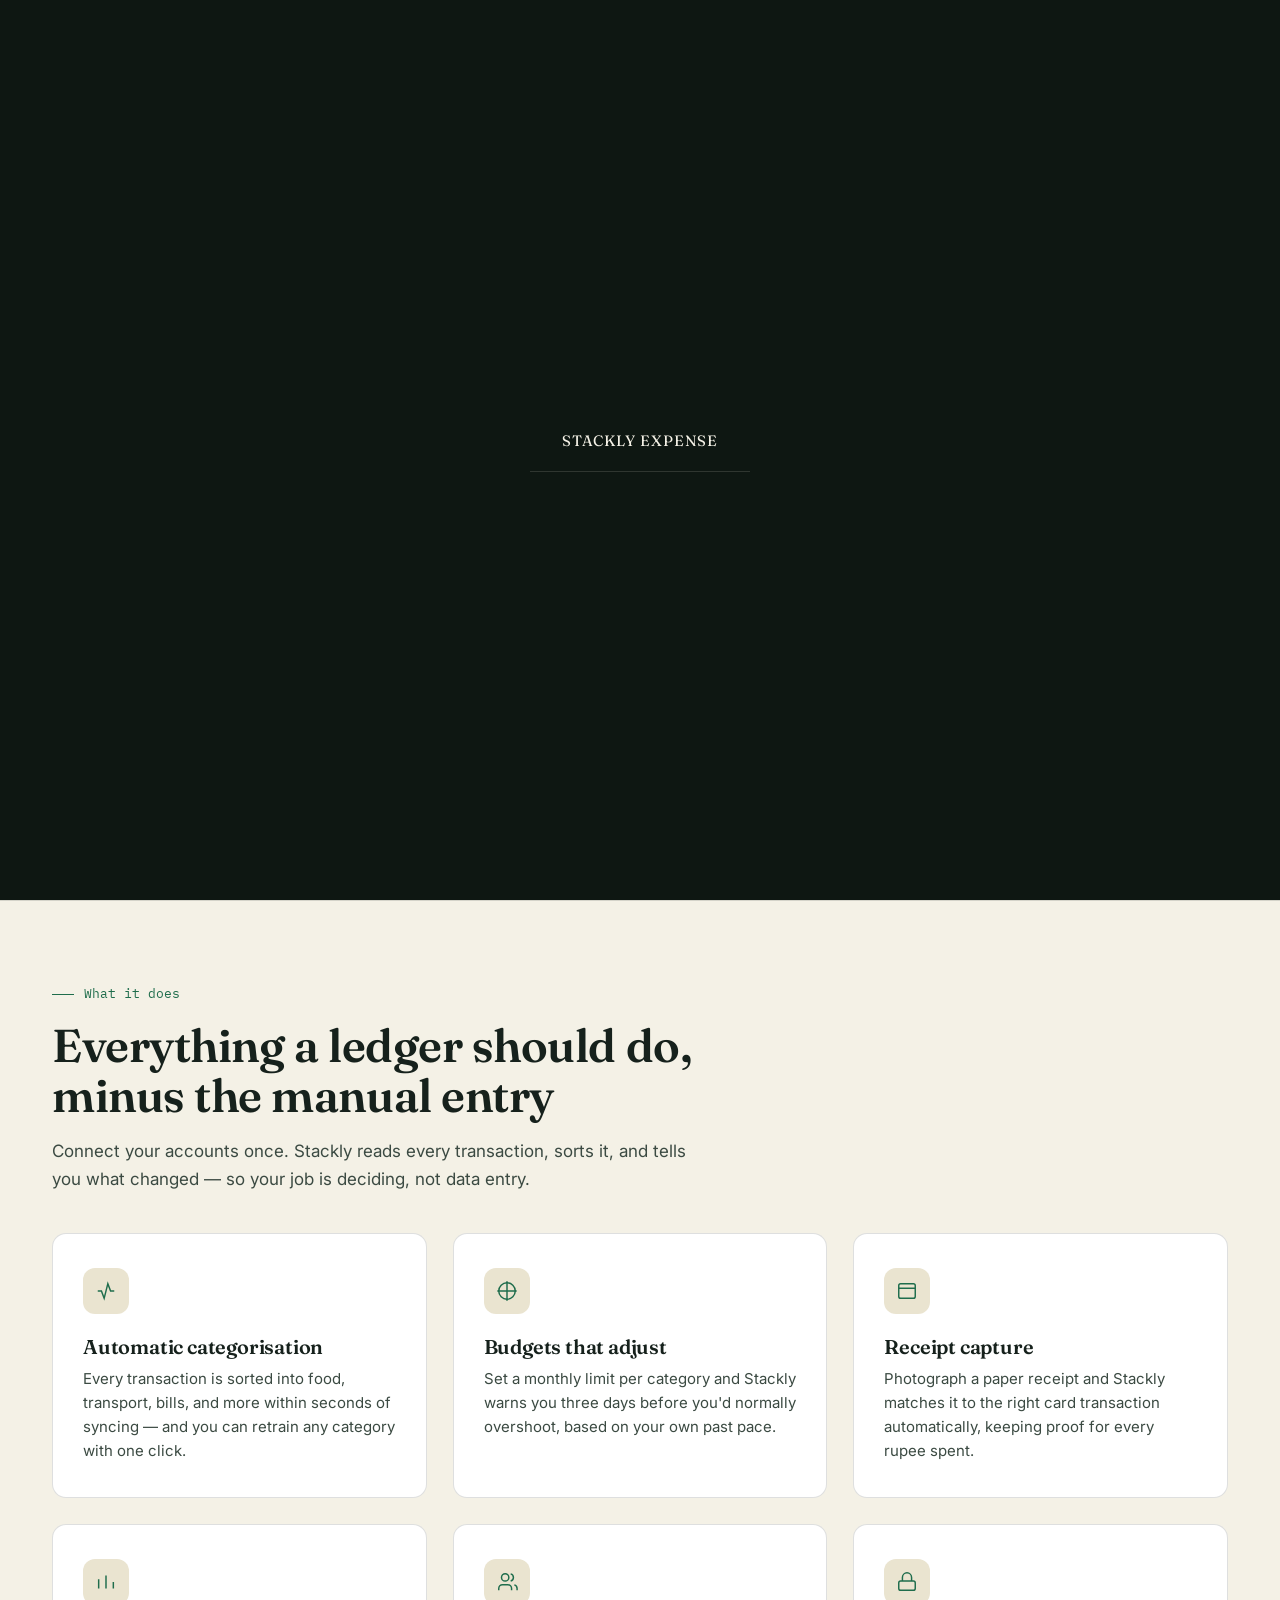
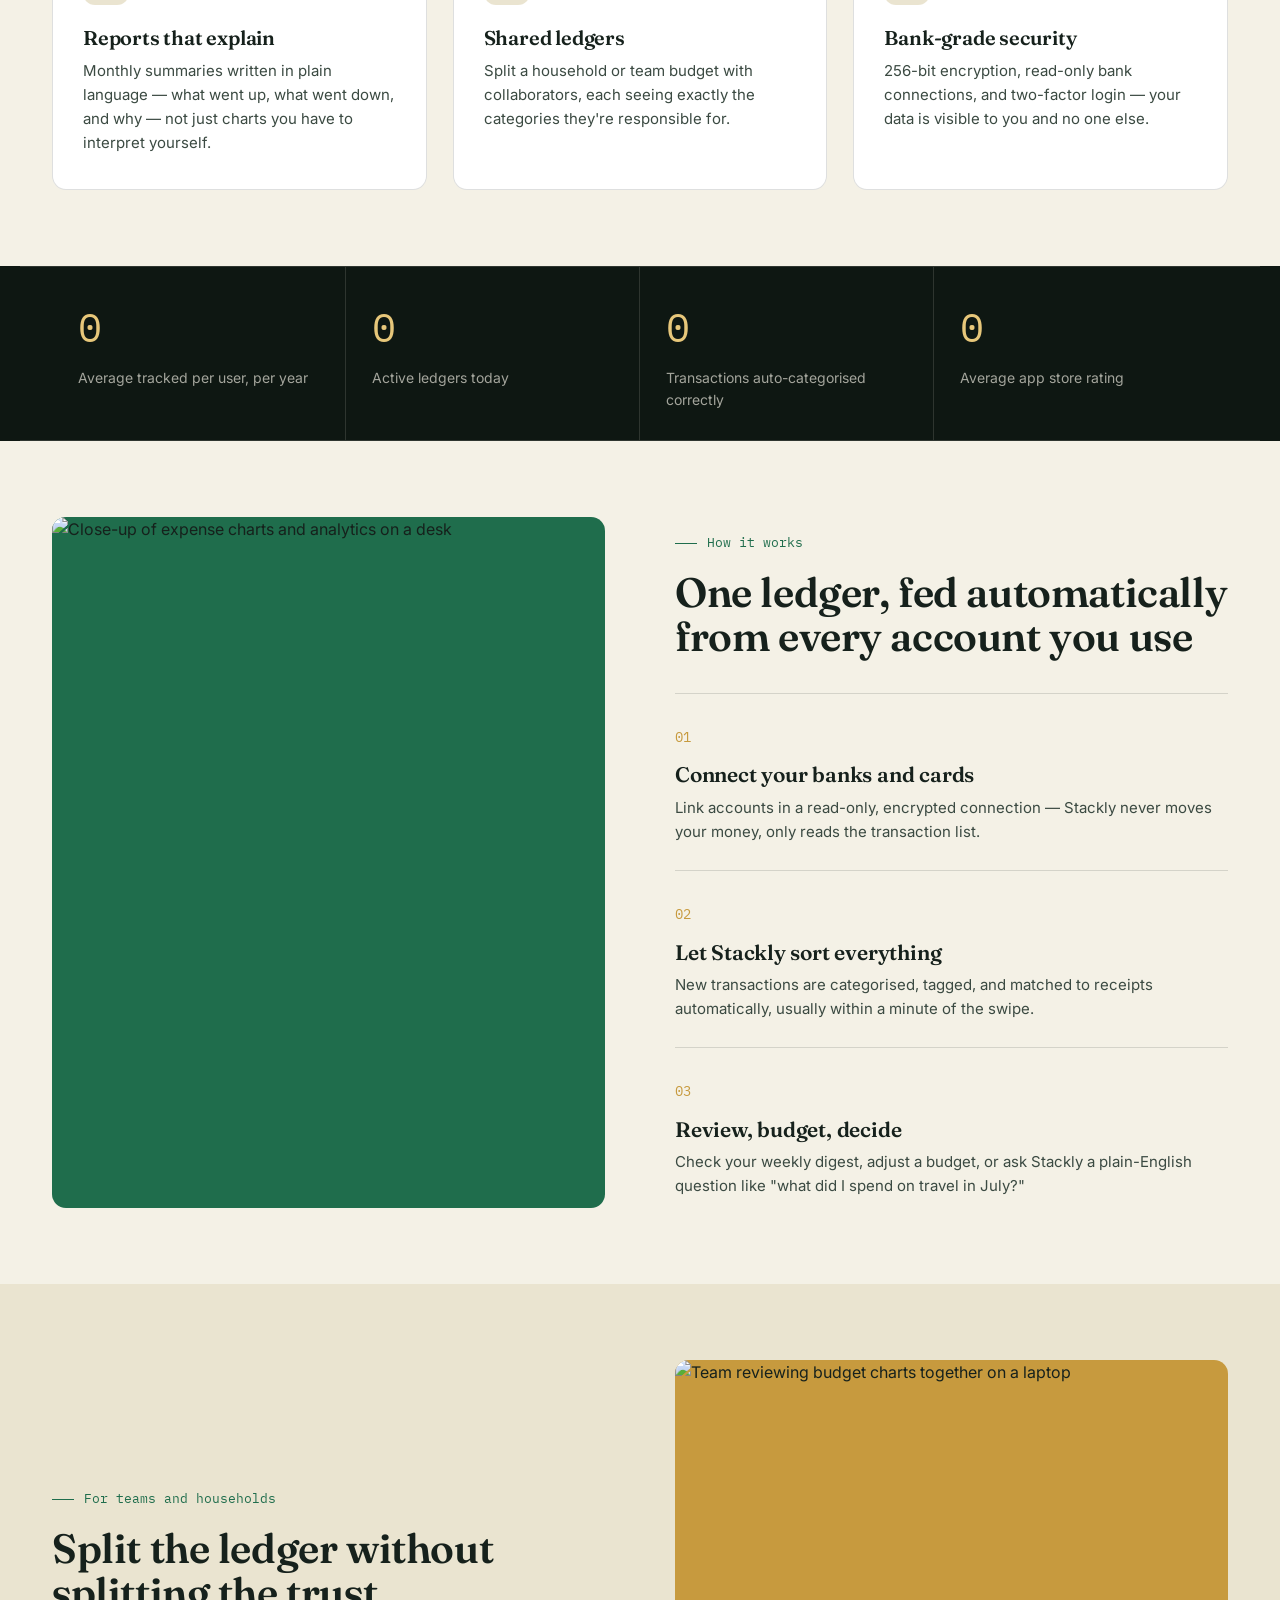
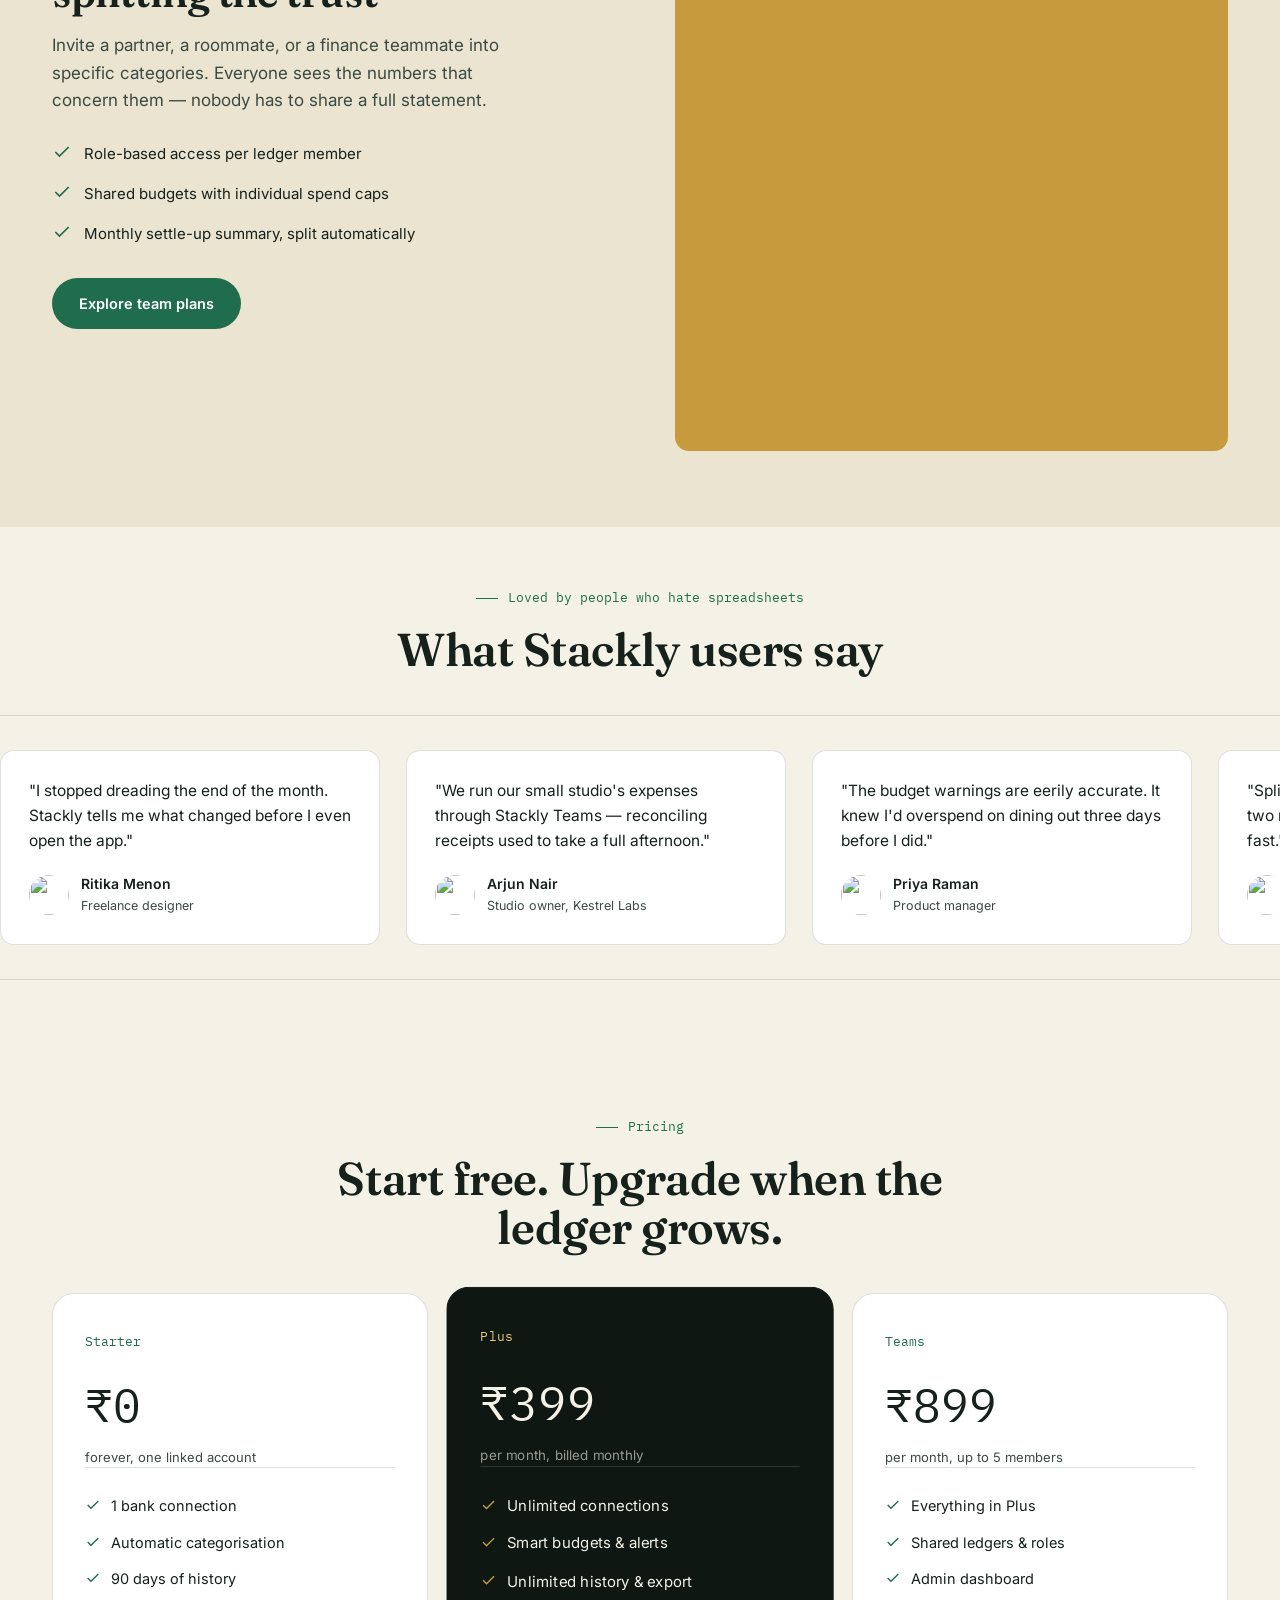
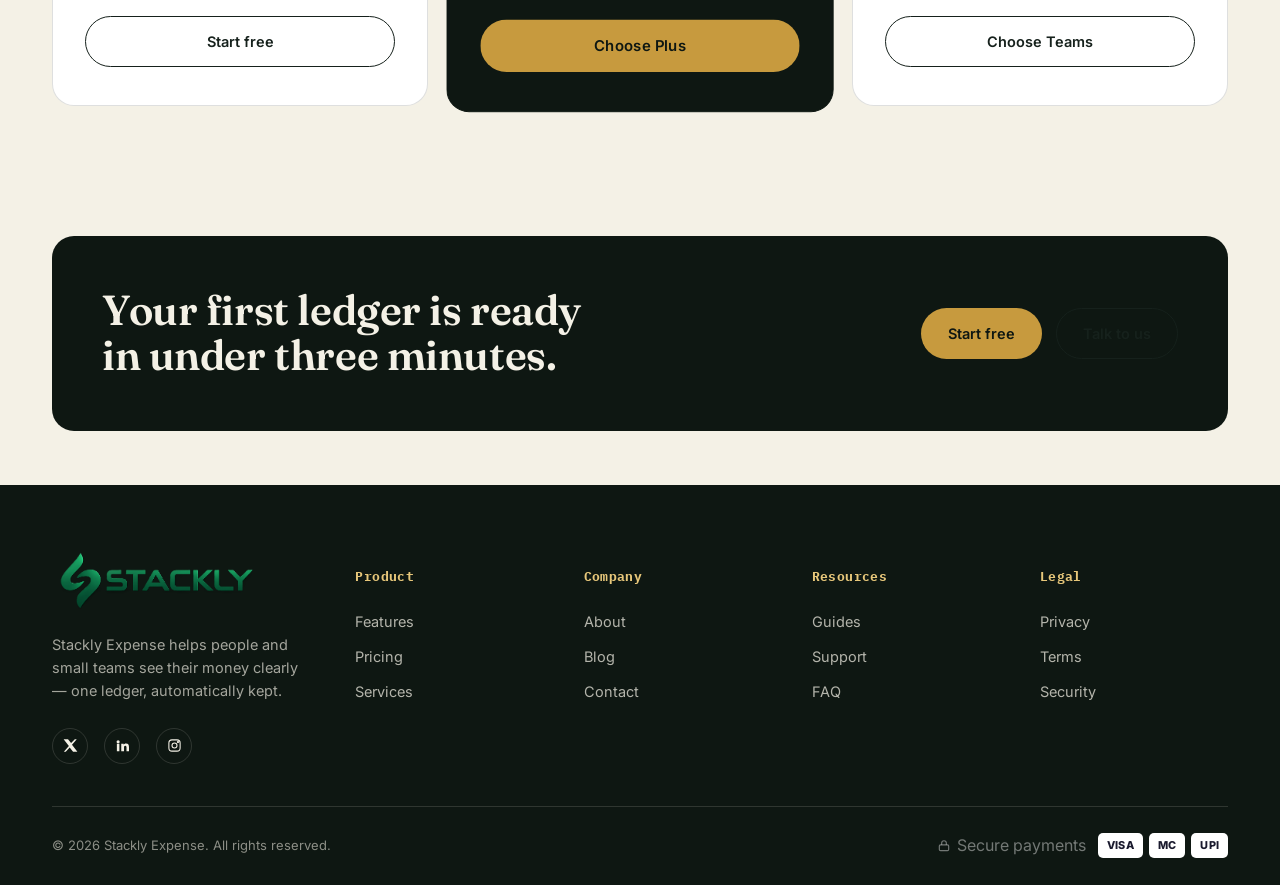
==== index.html @ 88b293a8 "Add files via upload" ====
<!DOCTYPE html>
<html lang="en">
<head>
<meta charset="UTF-8">
<meta name="viewport" content="width=device-width, initial-scale=1.0">
<title>Stackly Expense — Track every rupee, without the spreadsheet</title>
<meta name="description" content="Stackly Expense is the expense tracking platform for people and teams who want clarity on money — automatic categorisation, budgets, and reports that make sense.">
<link rel="preconnect" href="https://fonts.googleapis.com">
<link rel="preconnect" href="https://fonts.gstatic.com" crossorigin>
<link href="https://fonts.googleapis.com/css2?family=Fraunces:opsz,wght@9..144,400;9..144,500;9..144,600;9..144,700&family=Inter:wght@400;500;600;700&family=IBM+Plex+Mono:wght@400;500;600&display=swap" rel="stylesheet">
<style>
/* ============================================================
   STACKLY EXPENSE — shared design system
   Ledger-inspired fintech UI. Fraunces (display) + Inter (body)
   + IBM Plex Mono (figures/data).
   ============================================================ */

:root{
  --ink: #16211C;
  --ink-soft: #3B4A42;
  --paper: #F4F1E6;
  --paper-dim: #EAE4D0;
  --paper-line: rgba(22,33,28,.14);
  --bg-dark: #0E1712;
  --bg-dark-2: #0A100C;
  --dark-line: rgba(244,241,230,.14);
  --green: #1F6D4C;
  --green-deep: #123D2A;
  --green-bright: #33925F;
  --gold: #C79A3E;
  --gold-soft: #E7C77A;
  --rust: #B4472F;
  --white: #FFFFFF;

  --font-display: "Fraunces", "Iowan Old Style", serif;
  --font-body: "Inter", -apple-system, BlinkMacSystemFont, "Segoe UI", sans-serif;
  --font-mono: "IBM Plex Mono", ui-monospace, monospace;

  --container: 1240px;
  --radius-s: 8px;
  --radius-m: 14px;
  --radius-l: 22px;
  --ease: cubic-bezier(.16,.84,.44,1);
}

*, *::before, *::after{ box-sizing: border-box; }
html{ scroll-behavior: smooth; }
html.lenis-smooth{ scroll-behavior: auto; }
body{
  margin: 0;
  background: var(--paper);
  color: var(--ink);
  font-family: var(--font-body);
  font-size: 16px;
  line-height: 1.6;
  -webkit-font-smoothing: antialiased;
  overflow-x: hidden;
}
img{ max-width: 100%; display: block; }
a{ color: inherit; text-decoration: none; }
ul{ margin:0; padding:0; list-style:none; }
button{ font-family: inherit; cursor: pointer; }
input, select, textarea{ font-family: inherit; font-size: 1rem; }
svg{ display:block; }

.container{
  width: 100%;
  max-width: var(--container);
  margin: 0 auto;
  padding: 0 32px;
}

h1,h2,h3,h4{
  font-family: var(--font-display);
  font-weight: 600;
  line-height: 1.08;
  margin: 0;
  letter-spacing: -0.01em;
}
p{ margin: 0; }
.eyebrow{
  font-family: var(--font-mono);
  font-size: 13px;
  color: var(--green);
  display: inline-flex;
  align-items: center;
  gap: 10px;
}
.eyebrow::before{
  content:"";
  width: 22px; height: 1px;
  background: var(--green);
  display:inline-block;
}
.figure, .mono{ font-family: var(--font-mono); font-variant-numeric: tabular-nums; }

::selection{ background: var(--gold-soft); color: var(--ink); }

/* Reduced motion */
@media (prefers-reduced-motion: reduce){
  *{ animation-duration: .001ms !important; animation-iteration-count: 1 !important; transition-duration: .001ms !important; scroll-behavior:auto !important; }
}

/* ---------- Focus ---------- */
a:focus-visible, button:focus-visible, input:focus-visible, textarea:focus-visible, select:focus-visible{
  outline: 2px solid var(--gold);
  outline-offset: 3px;
}

/* ---------- Ledger rule utility ---------- */
.rule{
  border: none;
  border-top: 1px solid var(--paper-line);
  margin: 0;
}
.on-dark .rule{ border-top-color: var(--dark-line); }

/* ============================================================
   PRELOADER
   ============================================================ */
.preloader{
  position: fixed; inset: 0; z-index: 9999;
  background: var(--bg-dark);
  display: flex; align-items: center; justify-content: center;
  flex-direction: column; gap: 18px;
}
.preloader .mark{
  font-family: var(--font-display);
  font-size: 15px;
  color: var(--paper);
  letter-spacing: .06em;
}
.preloader .bar{
  width: 220px; height: 1px; background: var(--dark-line); position: relative; overflow:hidden;
}
.preloader .bar span{
  position:absolute; left:0; top:0; bottom:0; width:0%;
  background: var(--gold);
}

/* ============================================================
   BACKGROUND FIELD (ledger lines + drifting gradient blobs)
   ============================================================ */
.bg-field{
  position: absolute; inset: 0; overflow: hidden; pointer-events: none; z-index: -1;
}
.bg-field .blob{
  position: absolute;
  border-radius: 50%;
  filter: blur(70px);
  opacity: .45;
  will-change: transform;
}
.bg-field .ledger-lines{
  position:absolute; inset:0;
  background-image: repeating-linear-gradient(
    to bottom, transparent 0, transparent 39px, var(--paper-line) 40px
  );
  -webkit-mask-image: linear-gradient(to bottom, transparent, black 20%, black 80%, transparent);
  mask-image: linear-gradient(to bottom, transparent, black 20%, black 80%, transparent);
  opacity: .6;
}
.on-dark .bg-field .ledger-lines{
  background-image: repeating-linear-gradient(
    to bottom, transparent 0, transparent 39px, var(--dark-line) 40px
  );
}

/* ============================================================
   NAVBAR
   ============================================================ */
.navbar{
  position: fixed; top: 0; left: 0; right: 0; z-index: 500;
  padding: 22px 0;
  transition: padding .4s var(--ease), background .4s var(--ease), border-color .4s var(--ease);
  border-bottom: 1px solid transparent;
}
.navbar.is-scrolled{
  padding: 14px 0;
  background: rgba(244,241,230,.86);
  backdrop-filter: blur(14px);
  border-bottom-color: var(--paper-line);
}
.on-dark .navbar.is-scrolled{
  background: rgba(14,23,18,.82);
  border-bottom-color: var(--dark-line);
}
.nav-inner{
  display:flex; align-items:center; justify-content:space-between; gap: 24px;
}
.logo{ display:flex; align-items:center; gap:10px; }
.logo img{ height: 70px; width:auto; }
.nav-links{
  display:flex; align-items:center; gap: 34px;
}
.nav-links a{
  font-size: 14.5px;
  position: relative;
  padding: 4px 0;
  color: var(--ink);
}
.on-dark .nav-links a{ color: var(--paper); }
.nav-links a::after{
  content:""; position:absolute; left:0; right:100%; bottom:0; height:1px;
  background: var(--green);
  transition: right .35s var(--ease);
}
.on-dark .nav-links a::after{ background: var(--gold); }
.nav-links a:hover::after, .nav-links a.active::after{ right:0; }
.nav-links a.active{ color: var(--green); }
.on-dark .nav-links a.active{ color: var(--gold-soft); }

.nav-cta{ display:flex; align-items:center; gap: 14px; }

.hamburger{
  display:none;
  width: 30px; height: 20px; position:relative;
  background:none; border:none; padding:0;
}
.hamburger span{
  position:absolute; left:0; right:0; height:1.5px; background: var(--ink);
  transition: transform .35s var(--ease), opacity .25s var(--ease), top .35s var(--ease);
}
.on-dark .hamburger span{ background: var(--paper); }
.hamburger span:nth-child(1){ top:0; }
.hamburger span:nth-child(2){ top:9px; }
.hamburger span:nth-child(3){ top:18px; }
.hamburger.is-open span:nth-child(1){ top:9px; transform: rotate(45deg); }
.hamburger.is-open span:nth-child(2){ opacity:0; }
.hamburger.is-open span:nth-child(3){ top:9px; transform: rotate(-45deg); }

.mobile-panel{
  position: fixed; inset: 0; z-index: 480;
  background: var(--paper);
  display:flex; flex-direction:column; justify-content:center;
  padding: 32px;
  transform: translateY(-100%);
  transition: transform .5s var(--ease);
}
.on-dark .mobile-panel{ background: var(--bg-dark); }
.mobile-panel.is-open{ transform: translateY(0); }
.mobile-panel a{
  font-family: var(--font-display);
  font-size: 34px;
  display:block;
  padding: 12px 0;
  border-bottom: 1px solid var(--paper-line);
}
.on-dark .mobile-panel a{ border-bottom-color: var(--dark-line); }

/* ============================================================
   BUTTONS
   ============================================================ */
.btn{
  display: inline-flex; align-items:center; justify-content:center; gap: 10px;
  padding: 13px 26px;
  border-radius: 100px;
  font-size: 14.5px; font-weight: 600;
  border: 1px solid transparent;
  transition: transform .35s var(--ease), background .3s var(--ease), color .3s var(--ease), border-color .3s var(--ease);
  white-space: nowrap;
  position: relative;
  overflow: hidden;
}
.btn-primary{ background: var(--green); color: var(--white); }
.btn-primary:hover{ background: var(--green-deep); }
.btn-ghost{ border-color: var(--ink); color: var(--ink); }
.btn-ghost:hover{ background: var(--ink); color: var(--paper); }
.on-dark .btn-ghost{ border-color: var(--paper); color: var(--paper); }
.on-dark .btn-ghost:hover{ background: var(--paper); color: var(--ink); }
.btn-gold{ background: var(--gold); color: var(--bg-dark); }
.btn-gold:hover{ background: var(--gold-soft); }
.btn-sm{ padding: 9px 18px; font-size: 13.5px; }
.btn-block{ width:100%; }
.magnetic{ will-change: transform; }

/* ============================================================
   HERO
   ============================================================ */
.hero{
  position: relative;
  padding: 160px 0 96px;
  overflow: hidden;
}
.hero-grid{
  position:relative; z-index: 2;
  display:grid; grid-template-columns: 1.1fr .9fr; gap: 60px; align-items:center;
}
.hero-eyebrow{ margin-bottom: 22px; }
.hero h1{
  font-size: clamp(42px, 5.6vw, 78px);
  color: var(--ink);
}
.on-dark .hero h1{ color: var(--paper); }
.hero .split-line{ overflow:hidden; display:block; }
.hero .split-line span{ display:inline-block; will-change: transform; }
.hero p.lede{
  margin-top: 26px;
  font-size: 18px;
  max-width: 480px;
  color: var(--ink-soft);
}
.on-dark .hero p.lede{ color: rgba(244,241,230,.72); }
.hero-actions{ display:flex; gap: 16px; margin-top: 38px; align-items:center; flex-wrap: wrap; }
.hero-note{ font-size: 13px; color: var(--ink-soft); font-family: var(--font-mono); }

.hero-visual{
  position: relative;
  /* keep room for the floating chips so they never spill onto the
     text column beside them (see .float-chip below) */
  padding: 26px 30px 20px 30px;
  overflow: visible;
}
.ledger-card{
  background: var(--white);
  border-radius: var(--radius-l);
  padding: 28px;
  box-shadow: 0 30px 70px -30px rgba(18,61,42,.35);
  border: 1px solid var(--paper-line);
  position: relative;
  z-index: 1;
}
.ledger-card img{ border-radius: var(--radius-m); width:100%; height: 260px; object-fit: cover; }
.ledger-card .row{
  display:flex; justify-content:space-between; align-items:center;
  padding: 12px 0; border-bottom: 1px solid var(--paper-line); font-size: 14px;
}
.ledger-card .row:last-child{ border-bottom:none; }
.ledger-card .amt-pos{ color: var(--green); font-family: var(--font-mono); }
.ledger-card .amt-neg{ color: var(--rust); font-family: var(--font-mono); }
.float-chip{
  position:absolute;
  background: var(--bg-dark);
  color: var(--paper);
  padding: 14px 18px;
  border-radius: var(--radius-m);
  font-family: var(--font-mono);
  font-size: 13px;
  box-shadow: 0 20px 40px -18px rgba(0,0,0,.5);
  will-change: transform;
  z-index: 2;
  max-width: 200px;
}
/* Offsets are intentionally small so the chips "float" over the
   card's own edge without ever reaching the neighbouring grid
   column (previously -30px/-14px pushed chip-b far enough left
   to overlap the hero copy and buttons at 992–1180px widths). */
.float-chip.chip-a{ top: -14px; right: -6px; }
.float-chip.chip-b{ bottom: -12px; left: -6px; background: var(--gold); color: var(--bg-dark); }
.float-chip strong{ display:block; font-size: 18px; margin-top: 2px; }

/* logo strip */
.logo-strip{ padding: 32px 0; border-top: 1px solid var(--paper-line); border-bottom: 1px solid var(--paper-line); }
.logo-strip .container{ display:flex; align-items:center; justify-content: space-between; flex-wrap: wrap; gap: 28px; }
.logo-strip span{ font-family: var(--font-mono); font-size: 12.5px; color: var(--ink-soft); letter-spacing: .04em; }
.logo-strip .marks{ display:flex; gap: 44px; flex-wrap: wrap; opacity: .7; }
.logo-strip .marks b{ font-family: var(--font-display); font-weight: 600; font-size: 20px; }

/* ============================================================
   SECTION SCAFFOLDING
   ============================================================ */
.section{ padding: 76px 0; position: relative; }
.section-tight{ padding: 54px 0; }
.section-head{ max-width: 640px; margin-bottom: 40px; }
.section-head h2{ font-size: clamp(30px, 3.6vw, 48px); margin-top: 16px; }
.section-head p{ margin-top: 18px; font-size: 17px; color: var(--ink-soft); }
.on-dark .section-head p{ color: rgba(244,241,230,.7); }
.section-head.center{ margin-left:auto; margin-right:auto; text-align:center; }

.on-dark{ background: var(--bg-dark); color: var(--paper); }
.bg-paper-dim{ background: var(--paper-dim); }

/* ---- Feature grid ---- */
.grid-3{ display:grid; grid-template-columns: repeat(3,1fr); gap: 26px; }
.grid-2{ display:grid; grid-template-columns: repeat(2,1fr); gap: 26px; }
.grid-4{ display:grid; grid-template-columns: repeat(4,1fr); gap: 22px; }

.feature-card{
  background: var(--white);
  border: 1px solid var(--paper-line);
  border-radius: var(--radius-m);
  padding: 34px 30px;
  transition: transform .5s var(--ease), box-shadow .5s var(--ease), border-color .5s var(--ease);
}
.on-dark .feature-card{ background: rgba(244,241,230,.04); border-color: var(--dark-line); }
.feature-card:hover{ transform: translateY(-6px); box-shadow: 0 26px 50px -30px rgba(18,61,42,.4); border-color: var(--green); }
.feature-card .icn{
  width: 46px; height: 46px; border-radius: 12px;
  background: var(--paper-dim); display:flex; align-items:center; justify-content:center;
  margin-bottom: 22px; color: var(--green);
}
.on-dark .feature-card .icn{ background: rgba(199,154,62,.14); color: var(--gold-soft); }
.feature-card h3{ font-size: 20px; margin-bottom: 10px; }
.feature-card p{ color: var(--ink-soft); font-size: 15px; }
.on-dark .feature-card p{ color: rgba(244,241,230,.68); }

/* ---- Stats row ---- */
.stats-row{ display:grid; grid-template-columns: repeat(4,1fr); border-top:1px solid var(--paper-line); border-bottom:1px solid var(--paper-line); }
.on-dark .stats-row{ border-color: var(--dark-line); }
.stat-cell{ padding: 28px 26px; border-right: 1px solid var(--paper-line); }
.on-dark .stat-cell{ border-color: var(--dark-line); }
.stat-cell:last-child{ border-right:none; }
.stat-cell .num{ font-family: var(--font-mono); font-size: 40px; color: var(--green); }
.on-dark .stat-cell .num{ color: var(--gold-soft); }
.stat-cell .lbl{ margin-top: 8px; font-size: 14px; color: var(--ink-soft); }
.on-dark .stat-cell .lbl{ color: rgba(244,241,230,.65); }

/* ---- Image reveal wrapper ---- */
.reveal-img{ overflow:hidden; border-radius: var(--radius-m); position:relative; }
.reveal-img img{ width:100%; height:100%; object-fit:cover; will-change: transform; }
.reveal-img .curtain{ position:absolute; inset:0; background: var(--green); transform-origin: top; }

/* ---- Steps ---- */
.steps{ display:grid; grid-template-columns: repeat(3, 1fr); gap: 40px; counter-reset: step; }
.step{ position:relative; padding-top: 30px; border-top: 1px solid var(--paper-line); }
.on-dark .step{ border-color: var(--dark-line); }
.step .idx{ font-family: var(--font-mono); color: var(--gold); font-size: 14px; }
.step h3{ margin-top: 14px; font-size: 21px; }
.step p{ margin-top: 10px; color: var(--ink-soft); font-size: 15px; }
.on-dark .step p{ color: rgba(244,241,230,.68); }

/* ---- Pricing ---- */
.pricing-grid{ display:grid; grid-template-columns: repeat(3,1fr); gap: 24px; align-items: stretch; }
.price-card{
  background: var(--white); border: 1px solid var(--paper-line); border-radius: var(--radius-l);
  padding: 38px 32px; display:flex; flex-direction:column;
  transition: transform .45s var(--ease), box-shadow .45s var(--ease);
}
.price-card:hover{ transform: translateY(-8px); box-shadow: 0 30px 60px -30px rgba(18,61,42,.4); }
.price-card.featured{ background: var(--bg-dark); color: var(--paper); border-color: var(--bg-dark); transform: scale(1.03); }
.price-card.featured .rule{ border-color: var(--dark-line); }
.price-card .tier{ font-family: var(--font-mono); font-size: 13px; color: var(--green); }
.price-card.featured .tier{ color: var(--gold-soft); }
.price-card .amount{ font-family: var(--font-mono); font-size: 46px; margin: 16px 0 4px; }
.price-card .cadence{ font-size: 13px; color: var(--ink-soft); }
.price-card.featured .cadence{ color: rgba(244,241,230,.6); }
.price-card ul{ margin: 26px 0; display:flex; flex-direction:column; gap: 13px; flex:1; }
.price-card li{ font-size: 14.5px; display:flex; gap: 10px; align-items:flex-start; }
.price-card li svg{ flex-shrink:0; margin-top:3px; color: var(--green); }
.price-card.featured li svg{ color: var(--gold); }
.toggle-row{ display:flex; align-items:center; justify-content:center; gap:16px; margin-bottom: 50px; }
.toggle{
  width: 52px; height: 28px; border-radius: 20px; background: var(--paper-dim); border: 1px solid var(--paper-line);
  position: relative; padding:0;
}
.toggle .knob{ position:absolute; top:2px; left:2px; width:22px; height:22px; border-radius:50%; background: var(--green); transition: transform .3s var(--ease); }
.toggle.is-on .knob{ transform: translateX(24px); }
.save-badge{ font-family: var(--font-mono); font-size:12px; background: var(--gold); color: var(--bg-dark); padding: 3px 9px; border-radius: 20px; }

/* ---- Testimonials marquee ---- */
.marquee-wrap{ overflow:hidden; border-top:1px solid var(--paper-line); border-bottom:1px solid var(--paper-line); padding: 34px 0; }
.on-dark .marquee-wrap{ border-color: var(--dark-line); }
.marquee-track{ display:flex; gap: 26px; width: max-content; }
.quote-card{
  width: 380px; flex-shrink:0; background: var(--white); border: 1px solid var(--paper-line); border-radius: var(--radius-m); padding: 28px;
}
.on-dark .quote-card{ background: rgba(244,241,230,.04); border-color: var(--dark-line); }
.quote-card p{ font-size: 15.5px; color: var(--ink); }
.on-dark .quote-card p{ color: var(--paper); }
.quote-card .who{ display:flex; align-items:center; gap: 12px; margin-top: 20px; }
.quote-card .who img{ width: 40px; height:40px; border-radius:50%; object-fit:cover; }
.quote-card .who .name{ font-size: 14px; font-weight:600; }
.quote-card .who .role{ font-size: 12.5px; color: var(--ink-soft); }

/* ---- FAQ accordion ---- */
.faq-item{ border-bottom: 1px solid var(--paper-line); padding: 26px 0; }
.on-dark .faq-item{ border-color: var(--dark-line); }
.faq-q{ display:flex; align-items:center; justify-content:space-between; gap: 20px; cursor:pointer; background:none; border:none; width:100%; text-align:left; color: inherit; }
.faq-q h4{ font-size: 18px; font-weight: 500; }
.faq-q .plus{ position:relative; width: 18px; height:18px; flex-shrink:0; }
.faq-q .plus::before, .faq-q .plus::after{ content:""; position:absolute; background: var(--ink); }
.on-dark .faq-q .plus::before, .on-dark .faq-q .plus::after{ background: var(--paper); }
.faq-q .plus::before{ left:0; right:0; top:8px; height:1.5px; }
.faq-q .plus::after{ top:0; bottom:0; left:8px; width:1.5px; transition: transform .3s var(--ease); }
.faq-item.is-open .faq-q .plus::after{ transform: rotate(90deg); }
.faq-a{ height:0; overflow:hidden; }
.faq-a p{ padding-top: 16px; color: var(--ink-soft); font-size: 15px; max-width: 640px; }
.on-dark .faq-a p{ color: rgba(244,241,230,.68); }

/* ---- CTA band ---- */
.cta-band{
  background: var(--bg-dark); color: var(--paper);
  border-radius: var(--radius-l);
  padding: 52px 50px;
  display:flex; align-items:center; justify-content:space-between; gap: 40px;
  position: relative; overflow:hidden;
}
.cta-band h2{ font-size: clamp(28px,3.4vw,42px); max-width: 520px; color: var(--paper); }
.cta-band .actions{ display:flex; gap:14px; flex-shrink:0; }

/* ============================================================
   FOOTER
   ============================================================ */
.site-footer{ background: var(--bg-dark); color: var(--paper); padding: 60px 0 26px; }
.footer-top{ display:grid; grid-template-columns: 1.4fr repeat(4, 1fr); gap: 40px; padding-bottom: 42px; }
.footer-brand p{ margin-top: 18px; color: rgba(244,241,230,.65); font-size: 14.5px; max-width: 280px; }
.footer-col h5{ font-family: var(--font-mono); font-size: 12.5px; color: var(--gold-soft); margin-bottom: 18px; letter-spacing:.03em; }
.footer-col a, .footer-col p{ display:block; font-size: 14.5px; color: rgba(244,241,230,.72); padding: 6px 0; }
.footer-col a:hover{ color: var(--gold-soft); }
.footer-bottom{ border-top: 1px solid var(--dark-line); padding-top: 26px; display:flex; justify-content:space-between; align-items:center; flex-wrap:wrap; gap: 14px; }
.footer-bottom p{ font-size: 13px; color: rgba(244,241,230,.55); }
.social-row{ display:flex; gap: 16px; }
.social-row a{ width: 36px; height:36px; border:1px solid var(--dark-line); border-radius:50%; display:flex; align-items:center; justify-content:center; }
.social-row a:hover{ border-color: var(--gold); }
.newsletter-mini{ display:flex; gap:10px; margin-top: 16px; }
.newsletter-mini input{ background: rgba(244,241,230,.06); border:1px solid var(--dark-line); border-radius: 100px; padding: 10px 16px; color: var(--paper); flex:1; min-width:0; }
.newsletter-mini input::placeholder{ color: rgba(244,241,230,.4); }

/* ============================================================
   PAGE HEADER (for interior pages)
   ============================================================ */
.page-header{ padding: 132px 0 60px; position:relative; overflow:hidden; }
.page-header h1{ font-size: clamp(36px, 4.6vw, 60px); }
.page-header .crumbs{ font-family: var(--font-mono); font-size: 13px; color: var(--ink-soft); margin-bottom: 18px; }
.on-dark .page-header .crumbs{ color: rgba(244,241,230,.6); }
.page-header p.lede{ margin-top: 18px; max-width: 560px; font-size: 17px; color: var(--ink-soft); }
.on-dark .page-header p.lede{ color: rgba(244,241,230,.68); }

/* ============================================================
   FORMS
   ============================================================ */
.field{ margin-bottom: 20px; }
.field label{ display:block; font-size: 13px; font-family: var(--font-mono); margin-bottom: 8px; color: var(--ink-soft); }
.field input, .field select, .field textarea{
  width:100%; padding: 13px 16px; border-radius: var(--radius-s);
  border: 1px solid var(--paper-line); background: var(--white); color: var(--ink);
  transition: border-color .3s var(--ease), box-shadow .3s var(--ease);
}
.field input:focus, .field select:focus, .field textarea:focus{ border-color: var(--green); box-shadow: 0 0 0 3px rgba(31,109,76,.14); outline:none; }
.on-dark .field input, .on-dark .field select, .on-dark .field textarea{ background: rgba(244,241,230,.05); border-color: var(--dark-line); color: var(--paper); }
.field textarea{ resize: vertical; min-height: 130px; }
.field-error{ color: var(--rust); font-size: 12.5px; margin-top: 6px; display:none; font-family: var(--font-mono); }
.field.has-error input, .field.has-error textarea{ border-color: var(--rust); }
.field.has-error .field-error{ display:block; }
.form-note{ font-size: 13px; color: var(--ink-soft); margin-top: 14px; }
.checkbox-row{ display:flex; align-items:center; gap:10px; font-size: 14px; }
.form-success{ display:none; padding: 16px 18px; border-radius: var(--radius-s); background: rgba(31,109,76,.1); border:1px solid var(--green); font-size: 14px; margin-top: 18px; }
.form-success.is-visible{ display:block; }

/* ============================================================
   AUTH PAGES
   ============================================================ */
.auth-wrap{ min-height: 100vh; display:grid; grid-template-columns: 1fr 1fr; }
.auth-visual{
  position: relative; background: var(--bg-dark); overflow:hidden;
  display:flex; flex-direction:column; justify-content:space-between; padding: 56px;
}
.auth-visual img{ position:absolute; inset:0; width:100%; height:100%; object-fit:cover; opacity:.5; }
.auth-visual .scrim{ position:absolute; inset:0; background: linear-gradient(180deg, rgba(14,23,18,.4), rgba(14,23,18,.92)); }
.auth-visual .content{ position:relative; z-index:2; color: var(--paper); }
.auth-visual .quote{ font-family: var(--font-display); font-size: 26px; max-width: 420px; position:relative; z-index:2; color: var(--paper); }
.auth-form-side{ display:flex; align-items:center; justify-content:center; padding: 60px; }
.auth-box{ width: 100%; max-width: 400px; }
.auth-tabs{ display:flex; gap: 6px; background: var(--paper-dim); padding: 5px; border-radius: 100px; margin-bottom: 34px; }
.auth-tabs button{ flex:1; border:none; background:none; padding: 10px; border-radius: 100px; font-size: 14px; font-weight: 600; color: var(--ink-soft); }
.auth-tabs button.is-active{ background: var(--white); color: var(--ink); box-shadow: 0 6px 14px -8px rgba(0,0,0,.3); }
.auth-divider{ display:flex; align-items:center; gap: 14px; margin: 26px 0; color: var(--ink-soft); font-size: 13px; }
.auth-divider::before, .auth-divider::after{ content:""; flex:1; height:1px; background: var(--paper-line); }
.social-auth{ display:flex; gap: 12px; }
.social-auth button{ flex:1; padding: 11px; border-radius: var(--radius-s); border: 1px solid var(--paper-line); background: var(--white); display:flex; align-items:center; justify-content:center; gap:8px; font-size:13.5px; }
.auth-panel{ display:none; }
.auth-panel.is-active{ display:block; }
.demo-note{ margin-top: 18px; font-size: 12.5px; font-family: var(--font-mono); color: var(--ink-soft); background: var(--paper-dim); padding: 10px 14px; border-radius: var(--radius-s); }

/* ============================================================
   DASHBOARD SHELL
   ============================================================ */
.dash{ display:flex; min-height:100vh; background: var(--paper-dim); }
.dash-sidebar{
  width: 260px; flex-shrink:0; background: var(--bg-dark); color: var(--paper);
  display:flex; flex-direction:column; padding: 26px 20px; position: sticky; top:0; height:100vh;
}
.dash-sidebar .logo{ padding: 6px 8px 30px; }
.dash-nav{ display:flex; flex-direction:column; gap: 4px; flex:1; }
.dash-nav a{ display:flex; align-items:center; gap: 12px; padding: 11px 14px; border-radius: var(--radius-s); font-size: 14px; color: rgba(244,241,230,.7); }
.dash-nav a svg{ flex-shrink:0; }
.dash-nav a:hover{ background: rgba(244,241,230,.06); color: var(--paper); }
.dash-nav a.active{ background: var(--green); color: var(--white); }
.dash-nav .grp-label{ font-family: var(--font-mono); font-size: 11px; color: rgba(244,241,230,.4); padding: 18px 14px 8px; letter-spacing:.05em; }
.dash-user-mini{ display:flex; align-items:center; gap: 12px; padding: 14px; border-top: 1px solid var(--dark-line); margin-top: 12px; }
.dash-user-mini img{ width:38px; height:38px; border-radius:50%; object-fit:cover; }
.dash-user-mini .name{ font-size: 13.5px; font-weight:600; }
.dash-user-mini .role{ font-size: 11.5px; color: rgba(244,241,230,.5); }

.dash-main{ flex:1; min-width:0; }
.dash-topbar{ display:flex; align-items:center; justify-content:space-between; padding: 20px 34px; background: var(--white); border-bottom: 1px solid var(--paper-line); position:sticky; top:0; z-index:20; }
.dash-search{ display:flex; align-items:center; gap:10px; background: var(--paper-dim); padding: 10px 16px; border-radius: 100px; width: 320px; }
.dash-search input{ border:none; background:none; flex:1; outline:none; font-size:14px; }
.dash-top-actions{ display:flex; align-items:center; gap: 18px; }
.dash-avatar-btn{ display:flex; align-items:center; gap:10px; background:none; border:none; }
.dash-avatar-btn img{ width: 36px; height:36px; border-radius:50%; object-fit:cover; }
.dash-body{ padding: 34px; }
.dash-hello{ font-size: clamp(24px,3vw,32px); margin-bottom: 6px; }
.dash-sub{ color: var(--ink-soft); font-size: 14.5px; margin-bottom: 34px; }

.stat-cards{ display:grid; grid-template-columns: repeat(4,1fr); gap: 20px; margin-bottom: 30px; }
.stat-card{ background: var(--white); border: 1px solid var(--paper-line); border-radius: var(--radius-m); padding: 24px; }
.stat-card .top-row{ display:flex; justify-content:space-between; align-items:flex-start; }
.stat-card .icn{ width:38px; height:38px; border-radius:10px; background: var(--paper-dim); display:flex; align-items:center; justify-content:center; color: var(--green); }
.stat-card .delta{ font-family: var(--font-mono); font-size: 12px; padding: 3px 9px; border-radius: 20px; }
.delta.up{ background: rgba(31,109,76,.12); color: var(--green); }
.delta.down{ background: rgba(180,71,47,.12); color: var(--rust); }
.stat-card .val{ font-family: var(--font-mono); font-size: 30px; margin-top: 18px; }
.stat-card .lbl{ font-size: 13.5px; color: var(--ink-soft); margin-top: 4px; }

.dash-grid{ display:grid; grid-template-columns: 1.6fr 1fr; gap: 22px; margin-bottom: 22px; }
.panel{ background: var(--white); border: 1px solid var(--paper-line); border-radius: var(--radius-m); padding: 26px; }
.panel-head{ display:flex; align-items:center; justify-content:space-between; margin-bottom: 22px; }
.panel-head h3{ font-size: 18px; }
.chip-tabs{ display:flex; gap:8px; }
.chip-tabs button{ border:1px solid var(--paper-line); background:none; padding: 6px 14px; border-radius: 100px; font-size:12.5px; }
.chip-tabs button.is-active{ background: var(--ink); color: var(--paper); border-color: var(--ink); }

table{ width:100%; border-collapse: collapse; }
th{ text-align:left; font-family: var(--font-mono); font-size: 11.5px; color: var(--ink-soft); text-transform: uppercase; letter-spacing:.04em; padding: 10px 12px; border-bottom: 1px solid var(--paper-line); }
td{ padding: 14px 12px; font-size: 14px; border-bottom: 1px solid var(--paper-line); }
tr:last-child td{ border-bottom:none; }
.tag{ font-size:11.5px; padding:4px 10px; border-radius: 20px; font-family: var(--font-mono); }
.tag.food{ background: rgba(199,154,62,.15); color: #8a6620; }
.tag.transport{ background: rgba(31,109,76,.12); color: var(--green); }
.tag.shopping{ background: rgba(180,71,47,.12); color: var(--rust); }
.tag.bills{ background: rgba(59,74,66,.1); color: var(--ink-soft); }
.cat-row{ display:flex; align-items:center; justify-content:space-between; padding: 12px 0; border-bottom: 1px solid var(--paper-line); }
.cat-row:last-child{ border-bottom:none; }
.cat-bar-bg{ height:6px; border-radius: 4px; background: var(--paper-dim); overflow:hidden; margin-top:6px; }
.cat-bar-fill{ height:100%; border-radius: 4px; background: var(--green); width:0; }
.progress-ring-wrap{ display:flex; align-items:center; justify-content:center; padding: 10px 0 20px; }

.dash-footer-note{ font-size: 12.5px; color: var(--ink-soft); text-align:center; padding: 20px 0 6px; }

/* ============================================================
   MEDIA QUERIES
   Breakpoints: 1180 (small desktop/laptop) · 992 (tablet) ·
   720 (large phone) · 480 (phone). Each step only overrides what
   actually needs to change at that width — no repeated rules.
   ============================================================ */

/* ---- 1180px : small desktop / laptop ---- */
@media (max-width: 1180px){
  .container{ padding: 0 28px; }
  .hero-grid{ grid-template-columns: 1fr; gap: 50px; }
  .hero-visual{ max-width: 480px; margin: 0 auto; }
  .hero-actions{ justify-content: flex-start; }
  .dash-grid{ grid-template-columns: 1fr; }
  .stat-cards{ grid-template-columns: repeat(2,1fr); }
  .footer-top{ grid-template-columns: 1fr 1fr 1fr; gap: 32px; }
  .cta-band h2{ max-width: 420px; }
}

/* ---- 992px : tablet ---- */
@media (max-width: 992px){
  .container{ padding: 0 24px; }
  .nav-links, .nav-cta .btn-ghost{ display:none; }
  .hamburger{ display:block; }
  .grid-3{ grid-template-columns: repeat(2,1fr); }
  .grid-4{ grid-template-columns: repeat(2,1fr); }
  .pricing-grid{ grid-template-columns: 1fr; max-width: 420px; margin: 0 auto; }
  .price-card.featured{ transform:none; order: -1; }
  .steps{ grid-template-columns: 1fr; gap: 24px; }
  .stats-row{ grid-template-columns: repeat(2,1fr); }
  .stat-cell{ border-bottom: 1px solid var(--paper-line); }
  .on-dark .stat-cell{ border-bottom-color: var(--dark-line); }
  .auth-visual{ display:none; }
  .auth-wrap{ grid-template-columns: 1fr; }
  .auth-form-side{ padding: 44px 28px; }
  .cta-band{ flex-direction:column; text-align:center; padding: 44px 32px; }
  .cta-band h2{ max-width: 100%; }
  .dash-sidebar{ position: fixed; left:0; top:0; z-index: 400; transform: translateX(-100%); transition: transform .4s var(--ease); }
  .dash-sidebar.is-open{ transform: translateX(0); }
  .dash-search{ display:none; }
  .section{ padding: 60px 0; }
  .section-tight{ padding: 42px 0; }
  .section-head{ margin-bottom: 32px; }
}

/* ---- 720px : large phone ---- */
@media (max-width: 720px){
  .container{ padding: 0 20px; }
  .hero{ padding: 118px 0 60px; }
  .page-header{ padding: 106px 0 44px; }
  .grid-3, .grid-2, .grid-4{ grid-template-columns: 1fr; }
  .footer-top{ grid-template-columns: 1fr 1fr; gap: 28px; }
  .stats-row{ grid-template-columns: 1fr 1fr; }
  .stat-cards{ grid-template-columns: 1fr 1fr; }
  .quote-card{ width: 280px; }
  .dash-body{ padding: 20px; }
  .dash-topbar{ padding: 16px 20px; }
  .section{ padding: 48px 0; }
  .section-tight{ padding: 36px 0; }
  .logo-strip{ padding: 26px 0; }
  .cta-band{ padding: 36px 24px; }
}

/* ---- 480px : phone ---- */
@media (max-width: 480px){
  .container{ padding: 0 18px; }
  .footer-top{ grid-template-columns: 1fr; gap: 8px; }
  .stat-cards{ grid-template-columns: 1fr; }
  .stats-row{ grid-template-columns: 1fr; }
  .hero-actions{ flex-direction:column; align-items:stretch; }
  .cta-band .actions{ flex-direction:column; width:100%; }
  .price-card{ padding: 30px 24px; }
  .auth-form-side{ padding: 32px 20px; }
  .float-chip{ font-size: 12px; padding: 10px 14px; }
  .float-chip strong{ font-size: 16px; }
}
.footer-pay{ display:flex; align-items:center; gap:12px; }
.footer-pay .lock{ display:inline-flex; align-items:center; gap:6px; color:rgba(255,255,255,.42); }
.footer-pay-badges{ display:flex; gap:6px; }
.footer-pay-badges span{ background:#fff; border-radius:5px; padding:4px 9px; font-size:.68rem; font-weight:800; letter-spacing:.02em; color:#1a1a2e; }
</style>
</head>
<body>

<div class="preloader">
  <div class="mark">STACKLY EXPENSE</div>
  <div class="bar"><span></span></div>
</div>

<!-- ============ NAVBAR ============ -->
<header class="navbar">
  <div class="container nav-inner">
    <a href="index.html" class="logo"><img src="./stackly.png" alt="Stackly"></a>
    <nav class="nav-links">
      <a href="index.html" class="active">Home</a>
      <a href="about.html">About</a>
      <a href="services.html">Services</a>
      <a href="products.html">Products</a>
      <a href="pricing.html">Pricing</a>
      <a href="blog.html">Blog</a>
      <a href="contact.html">Contact</a>
    </nav>
    <div class="nav-cta">
      <a href="login.html" class="btn btn-ghost btn-sm">Log in</a>
      <!-- <a href="login.html" class="btn btn-primary btn-sm magnetic">Start free</a> -->
    </div>
    <button class="hamburger" aria-label="Menu"><span></span><span></span><span></span></button>
  </div>
</header>

<div class="mobile-panel">
  <a href="index.html">Home</a>
  <a href="about.html">About</a>
  <a href="services.html">Services</a>
  <a href="products.html">Products</a>
  <a href="pricing.html">Pricing</a>
  <a href="blog.html">Blog</a>
  <a href="contact.html">Contact</a>
  <a href="login.html">Log in</a>
</div>

<!-- ============ HERO ============ -->
<section class="hero">
  <div class="bg-field">
    <div class="ledger-lines"></div>
    <div class="blob" style="width:480px;height:480px;top:-120px;left:-100px;background:radial-gradient(circle,#33925F,transparent 70%);"></div>
    <div class="blob" style="width:420px;height:420px;bottom:-140px;right:-80px;background:radial-gradient(circle,#C79A3E,transparent 70%);"></div>
  </div>
  <div class="container hero-grid">
    <div>
      <div class="hero-eyebrow">Personal &amp; team expense tracking</div>
      <h1>
        <span class="split-line"><span>Know exactly</span></span>
        <span class="split-line"><span>where your money</span></span>
        <span class="split-line"><span>goes, every day.</span></span>
      </h1>
      <p class="lede">Stackly Expense turns bank statements, receipts, and card swipes into a single, honest ledger — categorised automatically, budgeted intelligently, and explained in plain language.</p>
      
      <div class="hero-actions">
        <div class="hero-note">No card required · Free for your first 90 days of ledger history</div>
        <a href="login.html" class="btn btn-primary magnetic">Start tracking free</a>
        <a href="products.html" class="btn btn-ghost magnetic">See how it works</a>
      </div>
      <!--  -->
    </div>
    <div class="hero-visual">
      <div class="ledger-card">
        <img src="https://images.unsplash.com/photo-1460925895917-afdab827c52f?w=2400&q=80&auto=format&fit=crop" alt="Spending analytics dashboard on a laptop screen">
        <div class="row"><span>Whole Foods Market</span><span class="amt-neg">−₹2,140</span></div>
        <div class="row"><span>Freelance payout — Acme Co.</span><span class="amt-pos">+₹48,000</span></div>
        <div class="row"><span>Electricity board</span><span class="amt-neg">−₹1,860</span></div>
      </div>
      <div class="float-chip chip-a">This month<strong>−₹34,208</strong></div>
      <div class="float-chip chip-b">Saved vs budget<strong>+12.4%</strong></div>
    </div>
  </div>
</section>

<!-- ============ LOGO STRIP ============ -->
<section class="logo-strip">
  <div class="container">
    <span>Trusted by finance teams and freelancers at</span>
    <div class="marks">
      <b>Northline</b><b>Orbital</b><b>Veridian</b><b>Kestrel&nbsp;Labs</b><b>Harbor&nbsp;&amp;&nbsp;Co.</b>
    </div>
  </div>
</section>

<!-- ============ FEATURES ============ -->
<section class="section">
  <div class="container">
    <div class="section-head">
      <div class="eyebrow">What it does</div>
      <h2 data-split-reveal>Everything a ledger should do, minus the manual entry</h2>
      <p>Connect your accounts once. Stackly reads every transaction, sorts it, and tells you what changed — so your job is deciding, not data entry.</p>
    </div>
    <div class="grid-3">
      <div class="feature-card">
        <div class="icn"><svg width="22" height="22" viewBox="0 0 24 24" fill="none" stroke="currentColor" stroke-width="1.6"><path d="M3 12h4l3 8 4-16 3 8h4"/></svg></div>
        <h3>Automatic categorisation</h3>
        <p>Every transaction is sorted into food, transport, bills, and more within seconds of syncing — and you can retrain any category with one click.</p>
      </div>
      <div class="feature-card">
        <div class="icn"><svg width="22" height="22" viewBox="0 0 24 24" fill="none" stroke="currentColor" stroke-width="1.6"><path d="M12 2v20M2 12h20" stroke-linecap="round"/><circle cx="12" cy="12" r="9"/></svg></div>
        <h3>Budgets that adjust</h3>
        <p>Set a monthly limit per category and Stackly warns you three days before you'd normally overshoot, based on your own past pace.</p>
      </div>
      <div class="feature-card">
        <div class="icn"><svg width="22" height="22" viewBox="0 0 24 24" fill="none" stroke="currentColor" stroke-width="1.6"><rect x="3" y="4" width="18" height="16" rx="2"/><path d="M3 9h18M8 4v0M16 4v0"/></svg></div>
        <h3>Receipt capture</h3>
        <p>Photograph a paper receipt and Stackly matches it to the right card transaction automatically, keeping proof for every rupee spent.</p>
      </div>
      <div class="feature-card">
        <div class="icn"><svg width="22" height="22" viewBox="0 0 24 24" fill="none" stroke="currentColor" stroke-width="1.6"><path d="M4 19V9M12 19V5M20 19v-7"/></svg></div>
        <h3>Reports that explain</h3>
        <p>Monthly summaries written in plain language — what went up, what went down, and why — not just charts you have to interpret yourself.</p>
      </div>
      <div class="feature-card">
        <div class="icn"><svg width="22" height="22" viewBox="0 0 24 24" fill="none" stroke="currentColor" stroke-width="1.6"><path d="M17 21v-2a4 4 0 0 0-4-4H7a4 4 0 0 0-4 4v2"/><circle cx="10" cy="7" r="4"/><path d="M23 21v-2a4 4 0 0 0-3-3.87M16 3.13a4 4 0 0 1 0 7.75"/></svg></div>
        <h3>Shared ledgers</h3>
        <p>Split a household or team budget with collaborators, each seeing exactly the categories they're responsible for.</p>
      </div>
      <div class="feature-card">
        <div class="icn"><svg width="22" height="22" viewBox="0 0 24 24" fill="none" stroke="currentColor" stroke-width="1.6"><rect x="3" y="11" width="18" height="10" rx="2"/><path d="M7 11V7a5 5 0 0 1 10 0v4"/></svg></div>
        <h3>Bank-grade security</h3>
        <p>256-bit encryption, read-only bank connections, and two-factor login — your data is visible to you and no one else.</p>
      </div>
    </div>
  </div>
</section>

<!-- ============ STATS ============ -->
<section class="on-dark">
  <div class="stats-row container">
    <div class="stat-cell"><div class="num" data-counter="128000" data-prefix="₹">0</div><div class="lbl">Average tracked per user, per year</div></div>
    <div class="stat-cell"><div class="num" data-counter="42000" data-suffix="+">0</div><div class="lbl">Active ledgers today</div></div>
    <div class="stat-cell"><div class="num" data-counter="97" data-suffix="%">0</div><div class="lbl">Transactions auto-categorised correctly</div></div>
    <div class="stat-cell"><div class="num" data-counter="4.9" data-decimals="1">0</div><div class="lbl">Average app store rating</div></div>
  </div>
</section>

<!-- ============ PRODUCT TOUR / IMAGE REVEAL ============ -->
<section class="section">
  <div class="container">
    <div class="grid-2" style="align-items:center;gap:70px;">
      <div class="reveal-img" style="aspect-ratio:4/5;">
        <div class="curtain"></div>
        <img src="https://images.unsplash.com/photo-1454165804606-c3d57bc86b40?w=2400&q=80&auto=format&fit=crop" alt="Close-up of expense charts and analytics on a desk">
      </div>
      <div>
        <div class="eyebrow">How it works</div>
        <h2 data-split-reveal style="font-size:clamp(28px,3.2vw,42px);margin-top:16px;">One ledger, fed automatically from every account you use</h2>
        <div class="steps" style="grid-template-columns:1fr;gap:26px;margin-top:34px;">
          <div class="step">
            <span class="idx">01</span>
            <h3>Connect your banks and cards</h3>
            <p>Link accounts in a read-only, encrypted connection — Stackly never moves your money, only reads the transaction list.</p>
          </div>
          <div class="step">
            <span class="idx">02</span>
            <h3>Let Stackly sort everything</h3>
            <p>New transactions are categorised, tagged, and matched to receipts automatically, usually within a minute of the swipe.</p>
          </div>
          <div class="step">
            <span class="idx">03</span>
            <h3>Review, budget, decide</h3>
            <p>Check your weekly digest, adjust a budget, or ask Stackly a plain-English question like "what did I spend on travel in July?"</p>
          </div>
        </div>
      </div>
    </div>
  </div>
</section>

<!-- ============ SECOND FEATURE PANEL ============ -->
<section class="section bg-paper-dim">
  <div class="container">
    <div class="grid-2" style="align-items:center;gap:70px;">
      <div>
        <div class="eyebrow">For teams and households</div>
        <h2 data-split-reveal style="font-size:clamp(28px,3.2vw,42px);margin-top:16px;">Split the ledger without splitting the trust</h2>
        <p style="margin-top:18px;color:var(--ink-soft);font-size:17px;max-width:480px;">Invite a partner, a roommate, or a finance teammate into specific categories. Everyone sees the numbers that concern them — nobody has to share a full statement.</p>
        <ul style="margin-top:28px;display:flex;flex-direction:column;gap:16px;">
          <li style="display:flex;gap:12px;font-size:15px;"><svg width="20" height="20" viewBox="0 0 24 24" fill="none" stroke="#1F6D4C" stroke-width="2"><path d="M20 6 9 17l-5-5"/></svg> Role-based access per ledger member</li>
          <li style="display:flex;gap:12px;font-size:15px;"><svg width="20" height="20" viewBox="0 0 24 24" fill="none" stroke="#1F6D4C" stroke-width="2"><path d="M20 6 9 17l-5-5"/></svg> Shared budgets with individual spend caps</li>
          <li style="display:flex;gap:12px;font-size:15px;"><svg width="20" height="20" viewBox="0 0 24 24" fill="none" stroke="#1F6D4C" stroke-width="2"><path d="M20 6 9 17l-5-5"/></svg> Monthly settle-up summary, split automatically</li>
        </ul>
        <a href="services.html" class="btn btn-primary magnetic" style="margin-top:32px;">Explore team plans</a>
      </div>
      <div class="reveal-img" style="aspect-ratio:4/5;">
        <div class="curtain" style="background:var(--gold);"></div>
        <img src="https://images.unsplash.com/photo-1522202176988-66273c2fd55f?w=2400&q=80&auto=format&fit=crop" alt="Team reviewing budget charts together on a laptop">
      </div>
    </div>
  </div>
</section>

<!-- ============ TESTIMONIALS MARQUEE ============ -->
<section class="section-tight">
  <div class="section-head center container">
    <div class="eyebrow" style="justify-content:center;">Loved by people who hate spreadsheets</div>
    <h2 data-split-reveal>What Stackly users say</h2>
  </div>
  <div class="marquee-wrap">
    <div class="marquee-track">
      <div class="quote-card"><p>"I stopped dreading the end of the month. Stackly tells me what changed before I even open the app."</p><div class="who"><img src="https://images.unsplash.com/photo-1544005313-94ddf0286df2?w=200&q=80&auto=format&fit=crop&crop=faces" alt=""><div><div class="name">Ritika Menon</div><div class="role">Freelance designer</div></div></div></div>
      <div class="quote-card"><p>"We run our small studio's expenses through Stackly Teams — reconciling receipts used to take a full afternoon."</p><div class="who"><img src="https://images.unsplash.com/photo-1500648767791-00dcc994a43e?w=200&q=80&auto=format&fit=crop&crop=faces" alt=""><div><div class="name">Arjun Nair</div><div class="role">Studio owner, Kestrel Labs</div></div></div></div>
      <div class="quote-card"><p>"The budget warnings are eerily accurate. It knew I'd overspend on dining out three days before I did."</p><div class="who"><img src="https://images.unsplash.com/photo-1531123897727-8f129e1688ce?w=200&q=80&auto=format&fit=crop&crop=faces" alt=""><div><div class="name">Priya Raman</div><div class="role">Product manager</div></div></div></div>
      <div class="quote-card"><p>"Splitting rent, groceries and utilities with two roommates finally feels fair — and fast."</p><div class="who"><img src="https://images.unsplash.com/photo-1607346256330-dee7af15f7c5?w=200&q=80&auto=format&fit=crop&crop=faces" alt=""><div><div class="name">Devansh Rao</div><div class="role">Graduate student</div></div></div></div>
    </div>
  </div>
</section>

<!-- ============ PRICING PREVIEW ============ -->
<section class="section">
  <div class="container">
    <div class="section-head center" style="margin-left:auto;margin-right:auto;">
      <div class="eyebrow" style="justify-content:center;">Pricing</div>
      <h2 data-split-reveal>Start free. Upgrade when the ledger grows.</h2>
    </div>
    <div class="pricing-grid">
      <div class="price-card">
        <div class="tier">Starter</div>
        <div class="amount">₹0</div>
        <div class="cadence">forever, one linked account</div>
        <hr class="rule">
        <ul>
          <li><svg width="16" height="16" viewBox="0 0 24 24" fill="none" stroke="currentColor" stroke-width="2"><path d="M20 6 9 17l-5-5"/></svg>1 bank connection</li>
          <li><svg width="16" height="16" viewBox="0 0 24 24" fill="none" stroke="currentColor" stroke-width="2"><path d="M20 6 9 17l-5-5"/></svg>Automatic categorisation</li>
          <li><svg width="16" height="16" viewBox="0 0 24 24" fill="none" stroke="currentColor" stroke-width="2"><path d="M20 6 9 17l-5-5"/></svg>90 days of history</li>
        </ul>
        <a href="login.html" class="btn btn-ghost btn-block">Start free</a>
      </div>
      <div class="price-card featured">
        <div class="tier">Plus</div>
        <div class="amount">₹399</div>
        <div class="cadence">per month, billed monthly</div>
        <hr class="rule">
        <ul>
          <li><svg width="16" height="16" viewBox="0 0 24 24" fill="none" stroke="currentColor" stroke-width="2"><path d="M20 6 9 17l-5-5"/></svg>Unlimited connections</li>
          <li><svg width="16" height="16" viewBox="0 0 24 24" fill="none" stroke="currentColor" stroke-width="2"><path d="M20 6 9 17l-5-5"/></svg>Smart budgets &amp; alerts</li>
          <li><svg width="16" height="16" viewBox="0 0 24 24" fill="none" stroke="currentColor" stroke-width="2"><path d="M20 6 9 17l-5-5"/></svg>Unlimited history &amp; export</li>
        </ul>
        <a href="pricing.html" class="btn btn-gold btn-block">Choose Plus</a>
      </div>
      <div class="price-card">
        <div class="tier">Teams</div>
        <div class="amount">₹899</div>
        <div class="cadence">per month, up to 5 members</div>
        <hr class="rule">
        <ul>
          <li><svg width="16" height="16" viewBox="0 0 24 24" fill="none" stroke="currentColor" stroke-width="2"><path d="M20 6 9 17l-5-5"/></svg>Everything in Plus</li>
          <li><svg width="16" height="16" viewBox="0 0 24 24" fill="none" stroke="currentColor" stroke-width="2"><path d="M20 6 9 17l-5-5"/></svg>Shared ledgers &amp; roles</li>
          <li><svg width="16" height="16" viewBox="0 0 24 24" fill="none" stroke="currentColor" stroke-width="2"><path d="M20 6 9 17l-5-5"/></svg>Admin dashboard</li>
        </ul>
        <a href="pricing.html" class="btn btn-ghost btn-block">Choose Teams</a>
      </div>
    </div>
  </div>
</section>

<!-- ============ CTA BAND ============ -->
<section class="section-tight">
  <div class="container">
    <div class="cta-band">
      <div class="bg-field"><div class="blob" style="width:360px;height:360px;top:-100px;right:0;background:radial-gradient(circle,#33925F,transparent 70%);"></div></div>
      <h2 data-split-reveal>Your first ledger is ready in under three minutes.</h2>
      <div class="actions">
        <a href="login.html" class="btn btn-gold magnetic">Start free</a>
        <a href="contact.html" class="btn btn-ghost magnetic">Talk to us</a>
      </div>
    </div>
  </div>
</section>

<!-- ============ FOOTER ============ -->
<footer class="site-footer">
  <div class="container">
    <div class="footer-top">
      <div class="footer-brand">
        <a href="index.html" class="logo"><img src="./stackly.png" alt="Stackly"></a>
        <p>Stackly Expense helps people and small teams see their money clearly — one ledger, automatically kept.</p>
        <br>
        <div class="social-row">
        <a href="error.html" aria-label="X"><svg width="15" height="15" viewBox="0 0 24 24" fill="currentColor"><path d="M18.9 2H22l-7.6 8.7L23 22h-6.9l-5.4-6.7L4.4 22H1.3l8.1-9.3L1 2h7l4.9 6.1L18.9 2z"/></svg></a>
        <a href="error.html" aria-label="LinkedIn"><svg width="15" height="15" viewBox="0 0 24 24" fill="currentColor"><path d="M4.98 3.5A2.5 2.5 0 1 1 5 8.5a2.5 2.5 0 0 1-.02-5zM3 9h4v12H3zM10 9h3.8v1.7h.05c.53-.95 1.83-1.95 3.77-1.95 4.03 0 4.78 2.6 4.78 6v6.25h-4v-5.55c0-1.32-.02-3-1.83-3-1.84 0-2.12 1.4-2.12 2.9V21H10z"/></svg></a>
        <a href="error.html" aria-label="Instagram"><svg width="15" height="15" viewBox="0 0 24 24" fill="none" stroke="currentColor" stroke-width="1.7"><rect x="3" y="3" width="18" height="18" rx="5"/><circle cx="12" cy="12" r="4"/><circle cx="17.5" cy="6.5" r="1"/></svg></a>
      </div>
      </div>
      <div class="footer-col"><h5>Product</h5>
        <a href="products.html">Features</a><a href="pricing.html">Pricing</a><a href="services.html">Services</a>
        <!-- <a href="login.html">Log in</a> -->
      </div>
      <div class="footer-col"><h5>Company</h5>
        <a href="about.html">About</a><a href="blog.html">Blog</a><a href="contact.html">Contact</a>
      </div>
      <div class="footer-col"><h5>Resources</h5>
        <a href="blog.html">Guides</a><a href="contact.html">Support</a><a href="pricing.html">FAQ</a>
      </div>
      <div class="footer-col"><h5>Legal</h5>
        <a href="error.html">Privacy</a><a href="error.html">Terms</a><a href="error.html">Security</a>
      </div>
    </div>
    <div class="footer-bottom">
      <p>© 2026 Stackly Expense. All rights reserved.</p>
      <div class="footer-pay">
        <span class="lock"><svg width="14" height="14" viewBox="0 0 24 24" fill="none" stroke="currentColor" stroke-width="2"><rect x="4" y="10" width="16" height="10" rx="2"/><path d="M8 10V7a4 4 0 0 1 8 0v3"/></svg> Secure payments</span>
        <div class="footer-pay-badges">
          <span>VISA</span><span>MC</span><span>UPI</span>
        </div>
      </div>
    </div>
  </div>
</footer>

<script src="https://cdnjs.cloudflare.com/ajax/libs/gsap/3.12.5/gsap.min.js"></script>
<script src="https://cdnjs.cloudflare.com/ajax/libs/gsap/3.12.5/ScrollTrigger.min.js"></script>
<script>
/* ============================================================
   STACKLY EXPENSE — shared interaction & animation layer
   GSAP core + ScrollTrigger (CDN, gsap.com). Custom text-split
   reveals + drifting background blobs styled after the kind of
   motion used on gsap.com / Webflow marketing sites.
   ============================================================ */

gsap.registerPlugin(ScrollTrigger);

/* ---------------------------------------------------------
   0. SESSION / AUTH — single source of truth
   Fixes: dashboards previously could show a stale or duplicated
   email because multiple things wrote to storage independently.
   Every page now reads through getSession() only, and login is
   the only place that writes it.
--------------------------------------------------------- */
const Session = {
  KEY: 'stackly_expense_session',

  save(user){
    // overwrite completely — never merge/append, so old values can't linger
    sessionStorage.setItem(this.KEY, JSON.stringify({
      name: user.name,
      email: user.email,
      role: user.role || 'user',
      avatar: user.avatar,
      loginAt: Date.now()
    }));
  },

  get(){
    try{
      const raw = sessionStorage.getItem(this.KEY);
      if(!raw) return null;
      const data = JSON.parse(raw);
      if(!data || !data.email) return null;
      return data;
    }catch(e){
      return null;
    }
  },

  clear(){
    sessionStorage.removeItem(this.KEY);
  },

  /* Renders the logged-in user into every [data-user-*] slot on
     the page from the ONE session object — never from cached DOM
     text, never appended, always a full overwrite. */
  hydrate(){
    const user = this.get();
    const nameSlots = document.querySelectorAll('[data-user-name]');
    const emailSlots = document.querySelectorAll('[data-user-email]');
    const avatarSlots = document.querySelectorAll('[data-user-avatar]');
    const roleSlots = document.querySelectorAll('[data-user-role]');

    if(!user){
      // No valid session — bounce protected dashboard pages back to login
      if(document.body.hasAttribute('data-require-auth')){
        window.location.href = 'login.html';
      }
      return;
    }

    nameSlots.forEach(el => { el.textContent = user.name; });
    emailSlots.forEach(el => { el.textContent = user.email; });
    roleSlots.forEach(el => { el.textContent = user.role; });
    avatarSlots.forEach(el => { el.setAttribute('src', user.avatar); });

    if(document.body.hasAttribute('data-require-role')){
      const required = document.body.getAttribute('data-require-role');
      if(user.role !== required){
        window.location.href = 'user-dashboard.html';
      }
    }
  }
};

document.addEventListener('DOMContentLoaded', () => {
  Session.hydrate();

  const logoutBtns = document.querySelectorAll('[data-logout]');
  logoutBtns.forEach(btn => btn.addEventListener('click', (e) => {
    e.preventDefault();
    Session.clear();
    window.location.href = 'login.html';
  }));
});

/* ---------------------------------------------------------
   1. PRELOADER
--------------------------------------------------------- */
window.addEventListener('load', () => {
  const pre = document.querySelector('.preloader');
  if(!pre) return runIntro();
  const bar = pre.querySelector('.bar span');
  gsap.to(bar, {
    width: '100%', duration: 1.05, ease: 'power2.inOut',
    onComplete: () => {
      gsap.to(pre, {
        yPercent: -100, duration: .8, ease: 'power3.inOut', delay: .1,
        onComplete: () => { pre.style.display = 'none'; runIntro(); }
      });
    }
  });
});

/* ---------------------------------------------------------
   2. TEXT SPLIT + REVEAL (gsap.com-style line/word reveal,
      built without the paid SplitText plugin)
--------------------------------------------------------- */
function splitLines(el){
  const words = el.textContent.trim().split(/\s+/);
  el.innerHTML = '';
  words.forEach((w, i) => {
    const span = document.createElement('span');
    span.className = 'split-word';
    span.style.display = 'inline-block';
    span.textContent = w + (i < words.length - 1 ? '\u00A0' : '');
    el.appendChild(span);
  });
  return el.querySelectorAll('.split-word');
}

function runIntro(){
  document.querySelectorAll('.hero .split-line').forEach(line => {
    const words = splitLines(line);
    gsap.set(words, { yPercent: 120, opacity: 0 });
  });

  const tl = gsap.timeline({ defaults: { ease: 'power4.out' } });
  document.querySelectorAll('.hero .split-line').forEach((line, i) => {
    tl.to(line.querySelectorAll('.split-word'), {
      yPercent: 0, opacity: 1, duration: 1, stagger: 0.035
    }, i * 0.12);
  });
  tl.from('.hero-eyebrow', { opacity: 0, y: 14, duration: .6 }, 0)
    .from('.hero p.lede', { opacity: 0, y: 18, duration: .8 }, 0.35)
    .from('.hero-actions > *', { opacity: 0, y: 18, duration: .7, stagger: .1 }, 0.5)
    .from('.hero-visual', { opacity: 0, y: 40, scale: .96, duration: 1 }, 0.3)
    .from('.float-chip', { opacity: 0, y: 20, duration: .7, stagger: .12 }, 0.9);
}

/* Generic scroll-triggered heading split reveal for every section */
document.querySelectorAll('[data-split-reveal]').forEach(el => {
  const words = splitLines(el);
  gsap.set(words, { yPercent: 115, opacity: 0 });
  gsap.to(words, {
    yPercent: 0, opacity: 1, duration: 1, stagger: 0.028, ease: 'power4.out',
    scrollTrigger: { trigger: el, start: 'top 85%' }
  });
});

/* ---------------------------------------------------------
   3. BACKGROUND FIELD — drifting gradient blobs (Webflow-style
      ambient motion) + ledger line parallax
--------------------------------------------------------- */
document.querySelectorAll('.bg-field').forEach(field => {
  const blobs = field.querySelectorAll('.blob');
  blobs.forEach((b, i) => {
    gsap.to(b, {
      x: () => gsap.utils.random(-70, 70),
      y: () => gsap.utils.random(-50, 50),
      duration: () => gsap.utils.random(8, 14),
      repeat: -1, yoyo: true, ease: 'sine.inOut', delay: i * 0.4
    });
  });
  const lines = field.querySelector('.ledger-lines');
  if(lines){
    gsap.to(lines, {
      backgroundPositionY: '80px',
      ease: 'none',
      scrollTrigger: { trigger: field.closest('section') || field.parentElement, scrub: 1, start: 'top bottom', end: 'bottom top' }
    });
  }
});

/* ---------------------------------------------------------
   4. NAVBAR state + mobile panel
--------------------------------------------------------- */
const navbar = document.querySelector('.navbar');
if(navbar){
  ScrollTrigger.create({
    start: 'top -60',
    onUpdate: (self) => {
      navbar.classList.toggle('is-scrolled', self.scroll() > 60);
    }
  });
}
const hamburger = document.querySelector('.hamburger');
const mobilePanel = document.querySelector('.mobile-panel');
if(hamburger && mobilePanel){
  hamburger.addEventListener('click', () => {
    hamburger.classList.toggle('is-open');
    mobilePanel.classList.toggle('is-open');
  });
  mobilePanel.querySelectorAll('a').forEach(a => a.addEventListener('click', () => {
    hamburger.classList.remove('is-open');
    mobilePanel.classList.remove('is-open');
  }));
}

/* ---------------------------------------------------------
   5. MAGNETIC BUTTONS
--------------------------------------------------------- */
document.querySelectorAll('.magnetic').forEach(btn => {
  btn.addEventListener('mousemove', (e) => {
    const r = btn.getBoundingClientRect();
    const x = e.clientX - r.left - r.width / 2;
    const y = e.clientY - r.top - r.height / 2;
    gsap.to(btn, { x: x * 0.35, y: y * 0.5, duration: .5, ease: 'power3.out' });
  });
  btn.addEventListener('mouseleave', () => {
    gsap.to(btn, { x: 0, y: 0, duration: .6, ease: 'elastic.out(1,0.4)' });
  });
});

/* ---------------------------------------------------------
   6. SCROLL REVEALS — cards, images, stats
   NOTE: quote-cards are intentionally excluded here. They live
   inside the auto-scrolling testimonial marquee (see step 9),
   which duplicates every card to create a seamless loop. Running
   an opacity:0 → 1 scroll reveal on them caused the whole
   testimonials row to render blank — the duplicated clones never
   had a ScrollTrigger of their own to bring them back to full
   opacity. Marquee content just displays immediately instead.
--------------------------------------------------------- */
gsap.utils.toArray('.feature-card, .price-card, .step, .panel, .stat-card').forEach((card, i) => {
  gsap.from(card, {
    opacity: 0, y: 46, duration: .9, ease: 'power3.out',
    scrollTrigger: { trigger: card, start: 'top 90%' },
    delay: (i % 3) * 0.08
  });
});

gsap.utils.toArray('.reveal-img').forEach(wrap => {
  const img = wrap.querySelector('img');
  const curtain = wrap.querySelector('.curtain');
  gsap.set(img, { scale: 1.25 });
  const tl = gsap.timeline({ scrollTrigger: { trigger: wrap, start: 'top 85%' } });
  if(curtain){
    tl.to(curtain, { scaleY: 0, duration: 1, ease: 'power4.inOut' }, 0);
  }
  tl.to(img, { scale: 1, duration: 1.3, ease: 'power3.out' }, 0);

  gsap.to(img, {
    yPercent: 8, ease: 'none',
    scrollTrigger: { trigger: wrap, scrub: true, start: 'top bottom', end: 'bottom top' }
  });
});

/* ---------------------------------------------------------
   7. ANIMATED COUNTERS (figures)
--------------------------------------------------------- */
document.querySelectorAll('[data-counter]').forEach(el => {
  const target = parseFloat(el.getAttribute('data-counter'));
  const decimals = el.getAttribute('data-decimals') ? parseInt(el.getAttribute('data-decimals')) : 0;
  const prefix = el.getAttribute('data-prefix') || '';
  const suffix = el.getAttribute('data-suffix') || '';
  const obj = { val: 0 };
  ScrollTrigger.create({
    trigger: el, start: 'top 90%', once: true,
    onEnter: () => {
      gsap.to(obj, {
        val: target, duration: 1.8, ease: 'power2.out',
        onUpdate: () => { el.textContent = prefix + obj.val.toFixed(decimals).replace(/\B(?=(\d{3})+(?!\d))/g, ',') + suffix; }
      });
    }
  });
});

/* ---------------------------------------------------------
   8. CATEGORY BARS (dashboard) — animate width on view
--------------------------------------------------------- */
document.querySelectorAll('.cat-bar-fill').forEach(bar => {
  const w = bar.getAttribute('data-width') || '0%';
  ScrollTrigger.create({
    trigger: bar, start: 'top 95%', once: true,
    onEnter: () => gsap.to(bar, { width: w, duration: 1.2, ease: 'power3.out' })
  });
});

/* ---------------------------------------------------------
   9. MARQUEE (testimonials / logos)
   Fix: previously used `track.innerHTML += clone`, which
   re-parses the ENTIRE track (originals included) into brand
   new DOM nodes. Any inline styles GSAP had already applied
   (e.g. opacity:0 from the scroll reveal above) got baked into
   that re-parsed HTML, while the ScrollTrigger instances that
   were supposed to animate those nodes back to opacity:1 were
   still pointing at the old, now-detached elements — so the
   fresh nodes stayed invisible forever. Cloning the original
   nodes with cloneNode() and appending them keeps the originals
   (and any listeners/animations on them) intact.
--------------------------------------------------------- */
document.querySelectorAll('.marquee-track').forEach(track => {
  const originalCards = Array.from(track.children);
  originalCards.forEach(card => {
    track.appendChild(card.cloneNode(true));
  });
  const distance = track.scrollWidth / 2;
  gsap.to(track, {
    x: -distance, duration: distance / 60, ease: 'none', repeat: -1
  });
});

/* ---------------------------------------------------------
   10. FAQ ACCORDION
--------------------------------------------------------- */
document.querySelectorAll('.faq-item').forEach(item => {
  const q = item.querySelector('.faq-q');
  const a = item.querySelector('.faq-a');
  q.addEventListener('click', () => {
    const isOpen = item.classList.contains('is-open');
    document.querySelectorAll('.faq-item.is-open').forEach(other => {
      if(other !== item){
        other.classList.remove('is-open');
        gsap.to(other.querySelector('.faq-a'), { height: 0, duration: .45, ease: 'power2.inOut' });
      }
    });
    if(isOpen){
      item.classList.remove('is-open');
      gsap.to(a, { height: 0, duration: .45, ease: 'power2.inOut' });
    } else {
      item.classList.add('is-open');
      gsap.set(a, { height: 'auto' });
      gsap.from(a, { height: 0, duration: .5, ease: 'power2.inOut' });
    }
  });
});

/* ---------------------------------------------------------
   11. PRICING TOGGLE (monthly / annual)
--------------------------------------------------------- */
const pricingToggle = document.querySelector('.toggle[data-pricing-toggle]');
if(pricingToggle){
  pricingToggle.addEventListener('click', () => {
    pricingToggle.classList.toggle('is-on');
    const annual = pricingToggle.classList.contains('is-on');
    document.querySelectorAll('[data-monthly]').forEach(el => {
      el.textContent = annual ? el.getAttribute('data-annual') : el.getAttribute('data-monthly');
    });
  });
}

/* ---------------------------------------------------------
   12. FORM VALIDATION (contact / auth)
--------------------------------------------------------- */
function validateForm(form){
  let valid = true;
  form.querySelectorAll('[required]').forEach(input => {
    const field = input.closest('.field');
    let ok = input.value.trim().length > 0;
    if(input.type === 'email'){
      ok = ok && /^[^\s@]+@[^\s@]+\.[^\s@]+$/.test(input.value.trim());
    }
    if(field){
      field.classList.toggle('has-error', !ok);
    }
    if(!ok) valid = false;
  });
  return valid;
}
document.querySelectorAll('form[data-validate]').forEach(form => {
  form.addEventListener('submit', (e) => {
    e.preventDefault();
    if(validateForm(form)){
      const success = form.parentElement.querySelector('.form-success') || form.querySelector('.form-success');
      form.reset();
      if(success){
        success.classList.add('is-visible');
        gsap.from(success, { opacity: 0, y: 10, duration: .5 });
      }
    }
  });
});

/* ---------------------------------------------------------
   13. LOGIN FORM — demo auth, writes the ONE session object
--------------------------------------------------------- */
const loginForm = document.querySelector('#login-form');
if(loginForm){
  loginForm.addEventListener('submit', (e) => {
    e.preventDefault();
    if(!validateForm(loginForm)) return;
    const email = loginForm.querySelector('#login-email').value.trim();
    const roleField = loginForm.querySelector('#login-role');
    const role = roleField ? roleField.value : 'user';
    const name = email.split('@')[0].replace(/[._]/g, ' ').replace(/\b\w/g, c => c.toUpperCase());
    Session.save({
      name: name,
      email: email,
      role: role,
      avatar: role === 'admin'
        ? 'https://images.unsplash.com/photo-1500648767791-00dcc994a43e?w=200&h=200&q=80&fit=crop&crop=faces'
        : 'https://images.unsplash.com/photo-1544005313-94ddf0286df2?w=200&h=200&q=80&fit=crop&crop=faces'
    });
    window.location.href = role === 'admin' ? 'admin-dashboard.html' : 'user-dashboard.html';
  });
}

const authTabs = document.querySelectorAll('.auth-tabs button');
if(authTabs.length){
  authTabs.forEach(tab => {
    tab.addEventListener('click', () => {
      authTabs.forEach(t => t.classList.remove('is-active'));
      tab.classList.add('is-active');
      document.querySelectorAll('.auth-panel').forEach(p => p.classList.remove('is-active'));
      document.querySelector(tab.getAttribute('data-panel')).classList.add('is-active');
    });
  });
}

/* ---------------------------------------------------------
   14. DASHBOARD SIDEBAR TOGGLE (mobile)
--------------------------------------------------------- */
const dashToggle = document.querySelector('[data-dash-toggle]');
const dashSidebar = document.querySelector('.dash-sidebar');
if(dashToggle && dashSidebar){
  dashToggle.addEventListener('click', () => dashSidebar.classList.toggle('is-open'));
}

/* ---------------------------------------------------------
   15. CHIP TABS (generic UI toggle, dashboards)
--------------------------------------------------------- */
document.querySelectorAll('.chip-tabs').forEach(group => {
  group.querySelectorAll('button').forEach(btn => {
    btn.addEventListener('click', () => {
      group.querySelectorAll('button').forEach(b => b.classList.remove('is-active'));
      btn.classList.add('is-active');
    });
  });
});
</script>
</body>
</html>
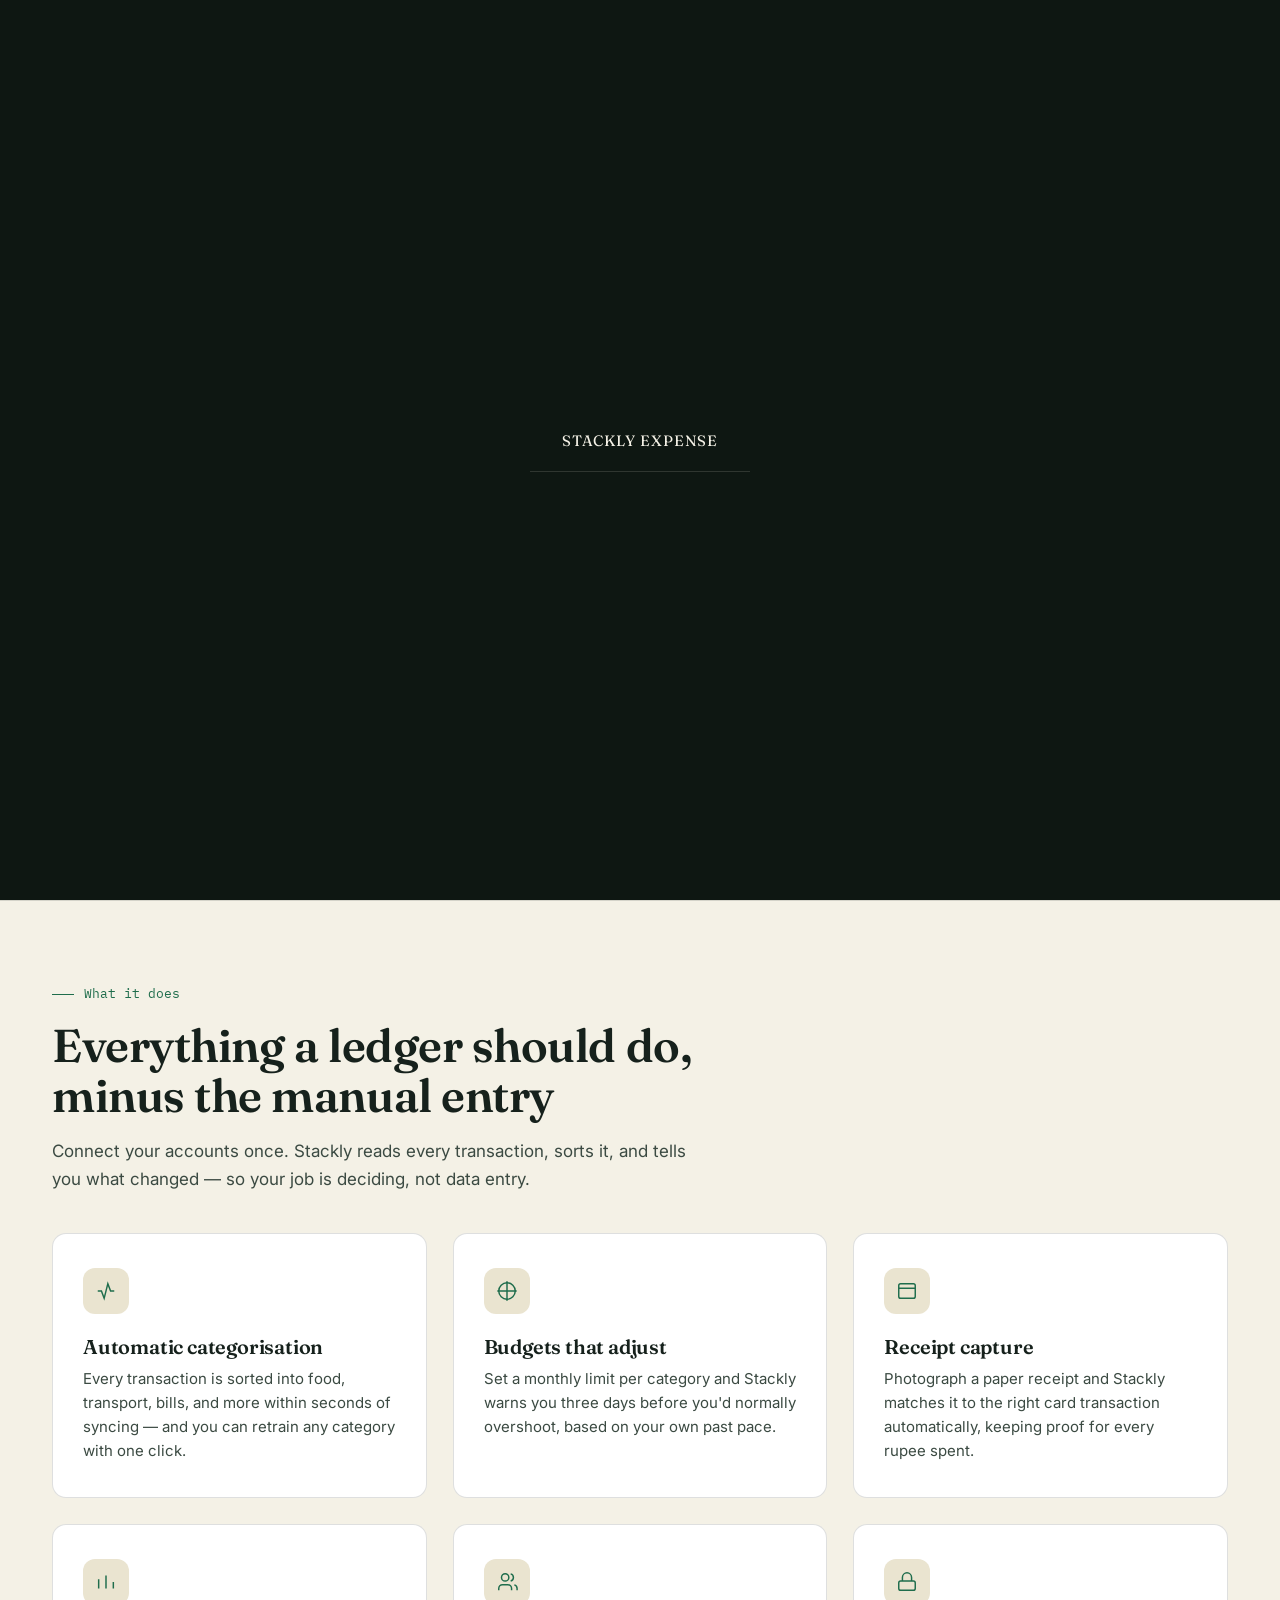
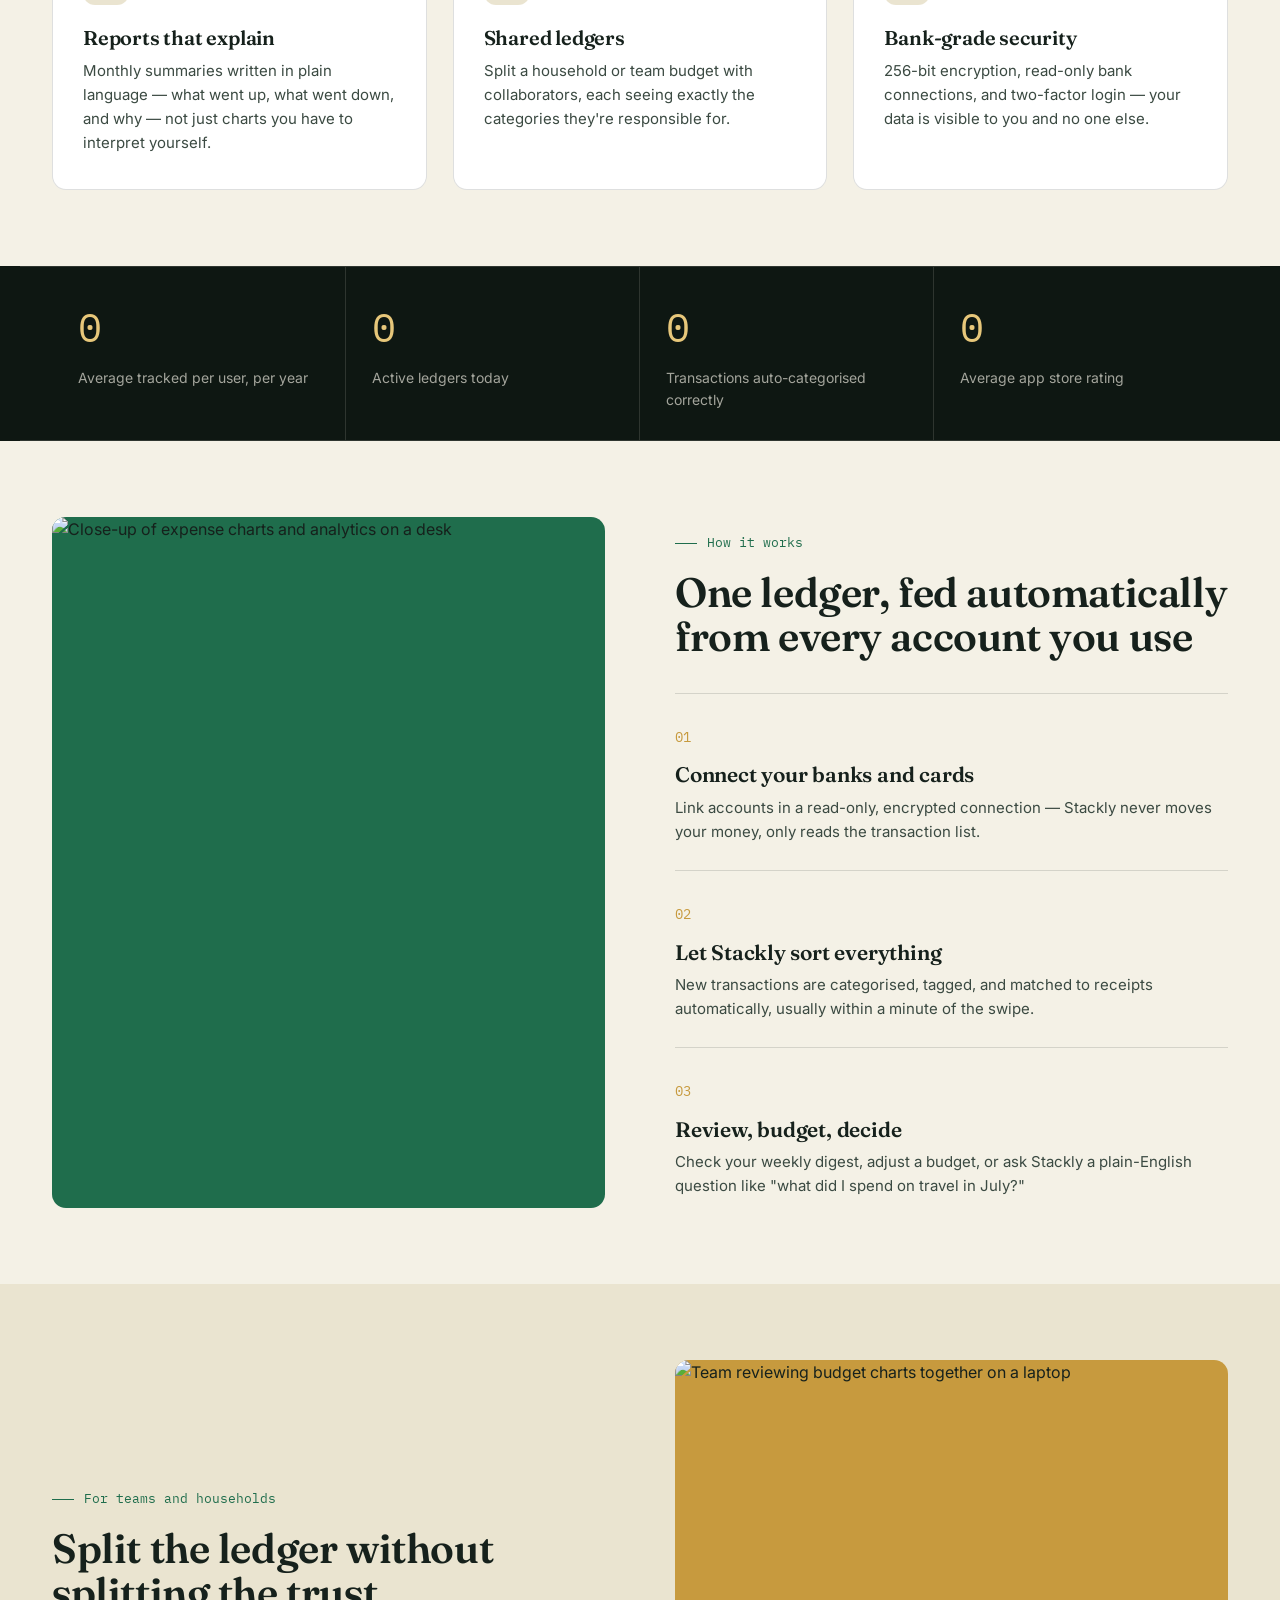
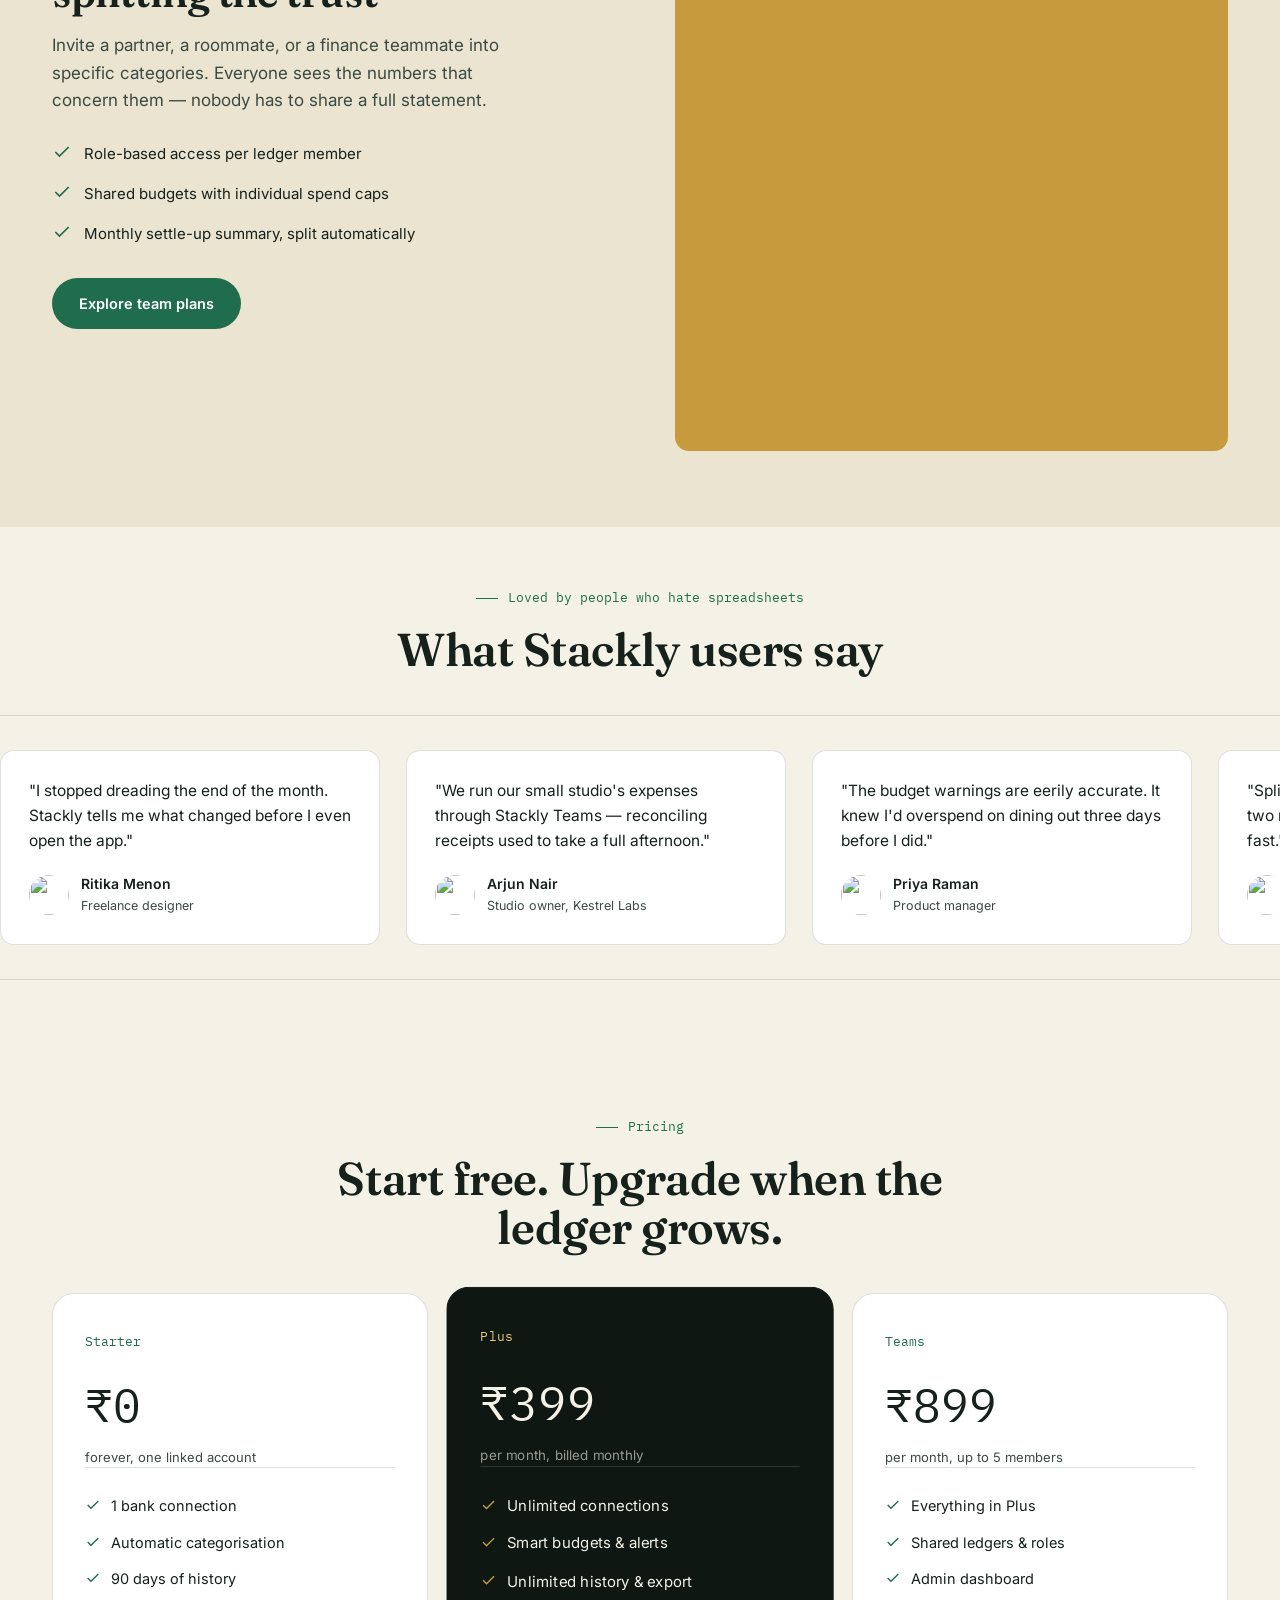
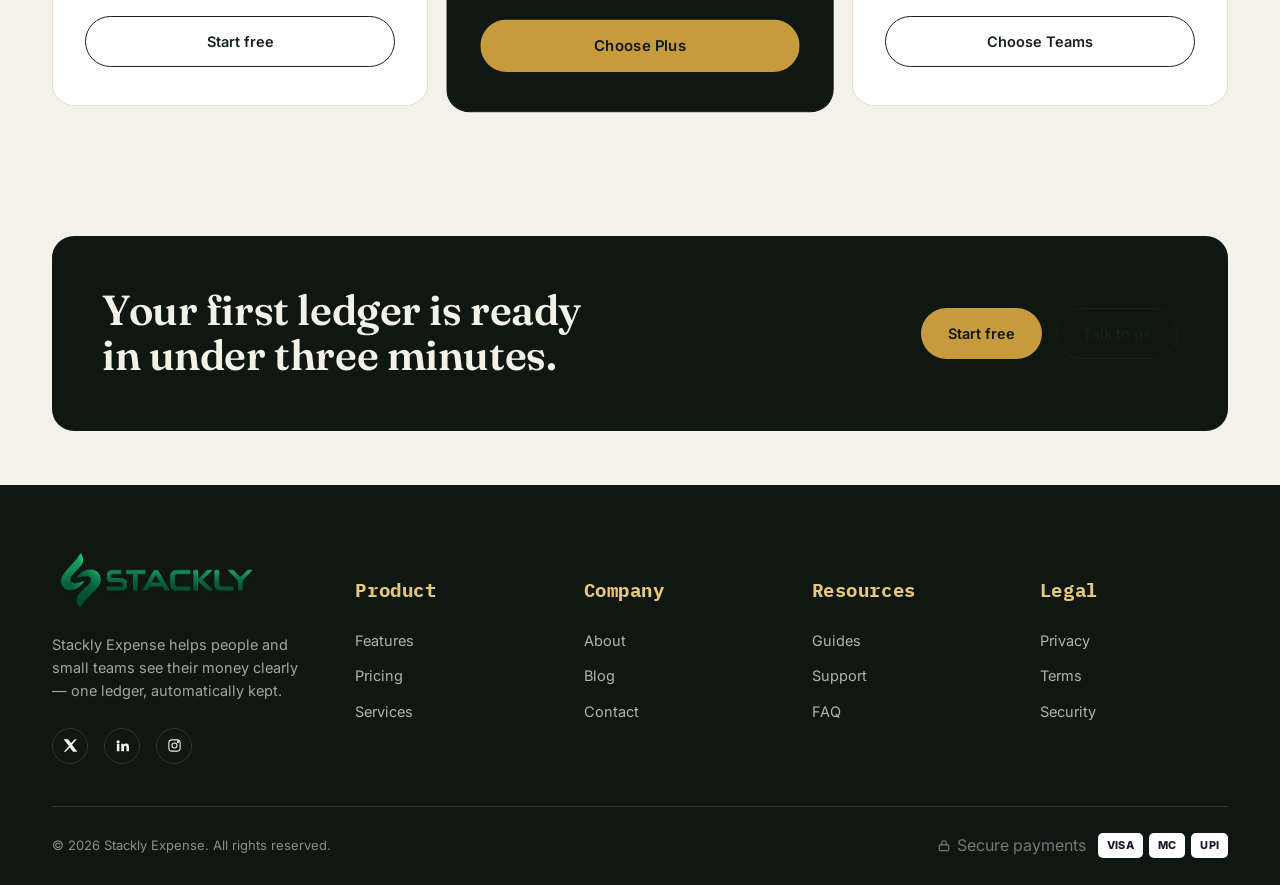
==== commit c45b93fe: "Increase footer heading font size" ====
--- a/index.html
+++ b/index.html
@@ -494,7 +494,7 @@
 .site-footer{ background: var(--bg-dark); color: var(--paper); padding: 60px 0 26px; }
 .footer-top{ display:grid; grid-template-columns: 1.4fr repeat(4, 1fr); gap: 40px; padding-bottom: 42px; }
 .footer-brand p{ margin-top: 18px; color: rgba(244,241,230,.65); font-size: 14.5px; max-width: 280px; }
-.footer-col h5{ font-family: var(--font-mono); font-size: 12.5px; color: var(--gold-soft); margin-bottom: 18px; letter-spacing:.03em; }
+.footer-col h5{ font-family: var(--font-mono); font-size: 18.5px; color: var(--gold-soft); margin-bottom: 18px; letter-spacing:.03em; }
 .footer-col a, .footer-col p{ display:block; font-size: 14.5px; color: rgba(244,241,230,.72); padding: 6px 0; }
 .footer-col a:hover{ color: var(--gold-soft); }
 .footer-bottom{ border-top: 1px solid var(--dark-line); padding-top: 26px; display:flex; justify-content:space-between; align-items:center; flex-wrap:wrap; gap: 14px; }
@@ -1461,4 +1461,4 @@
 });
 </script>
 </body>
-</html>+</html>
